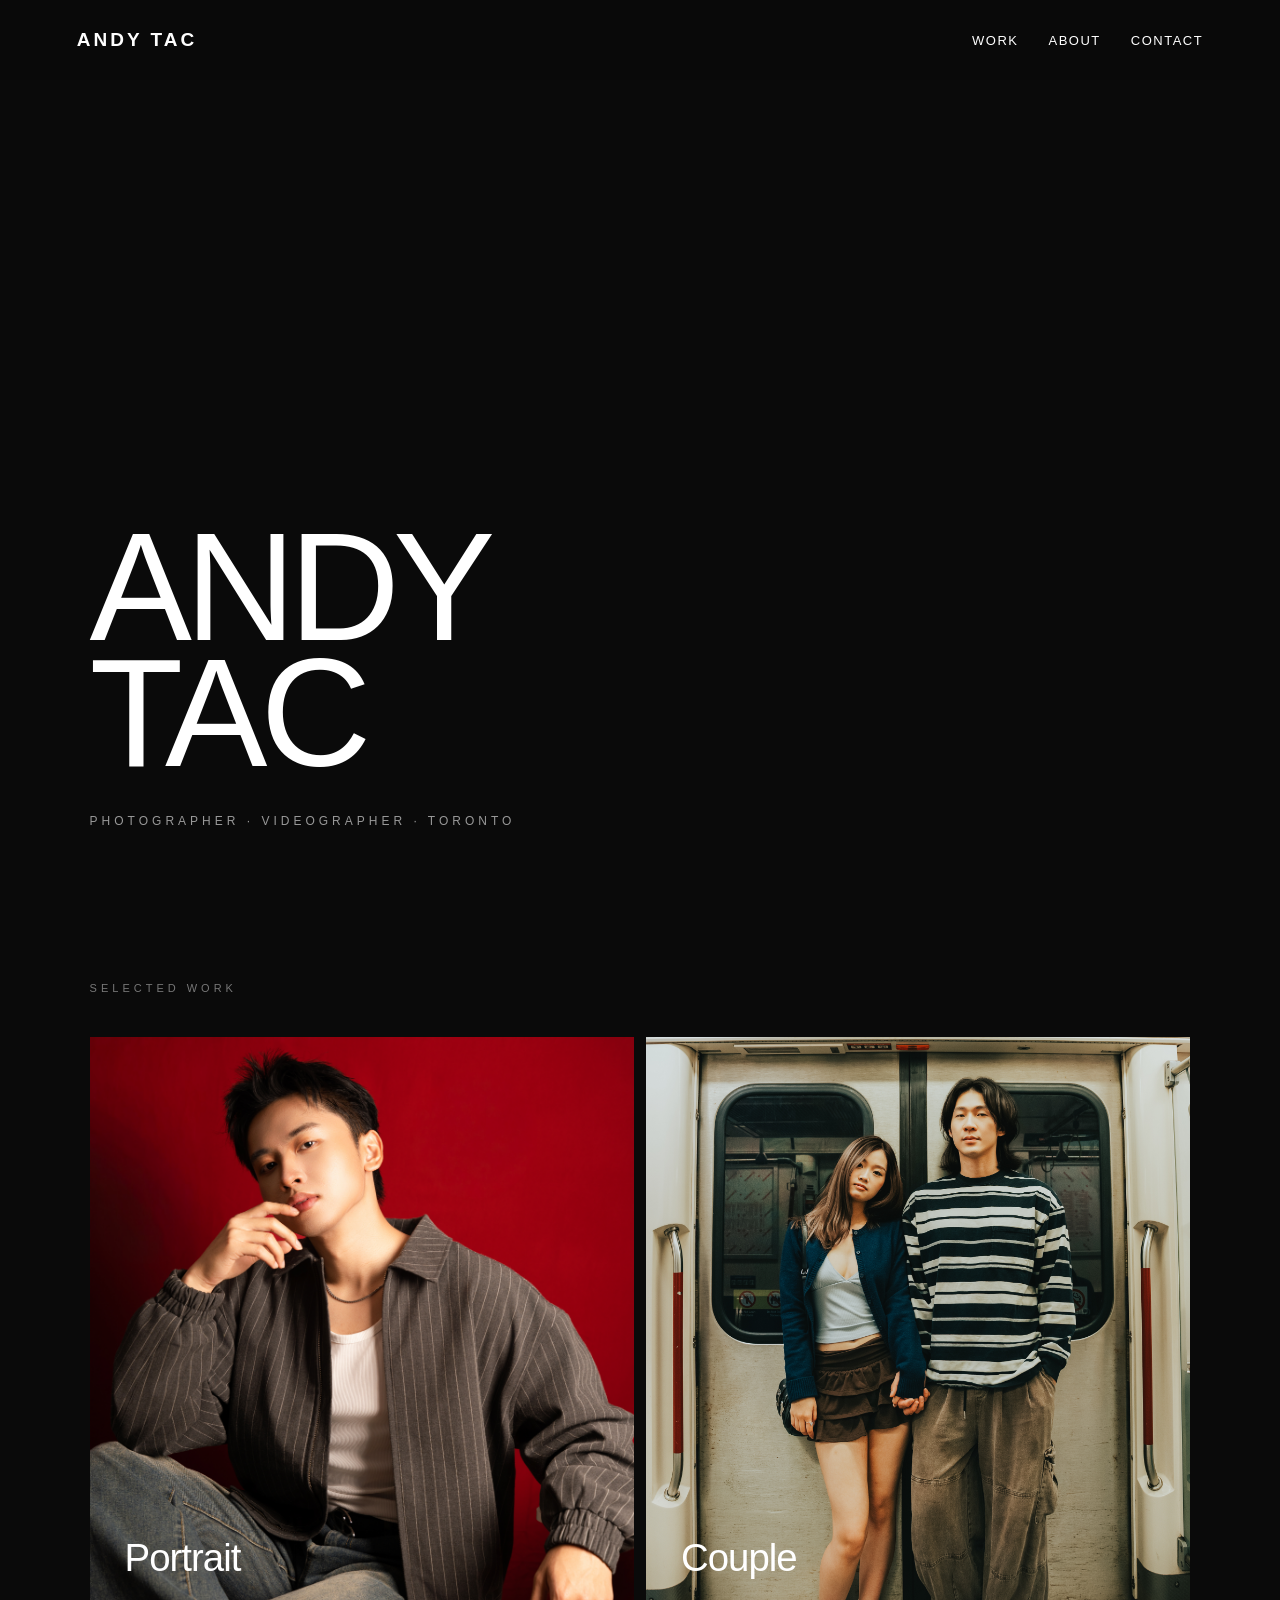
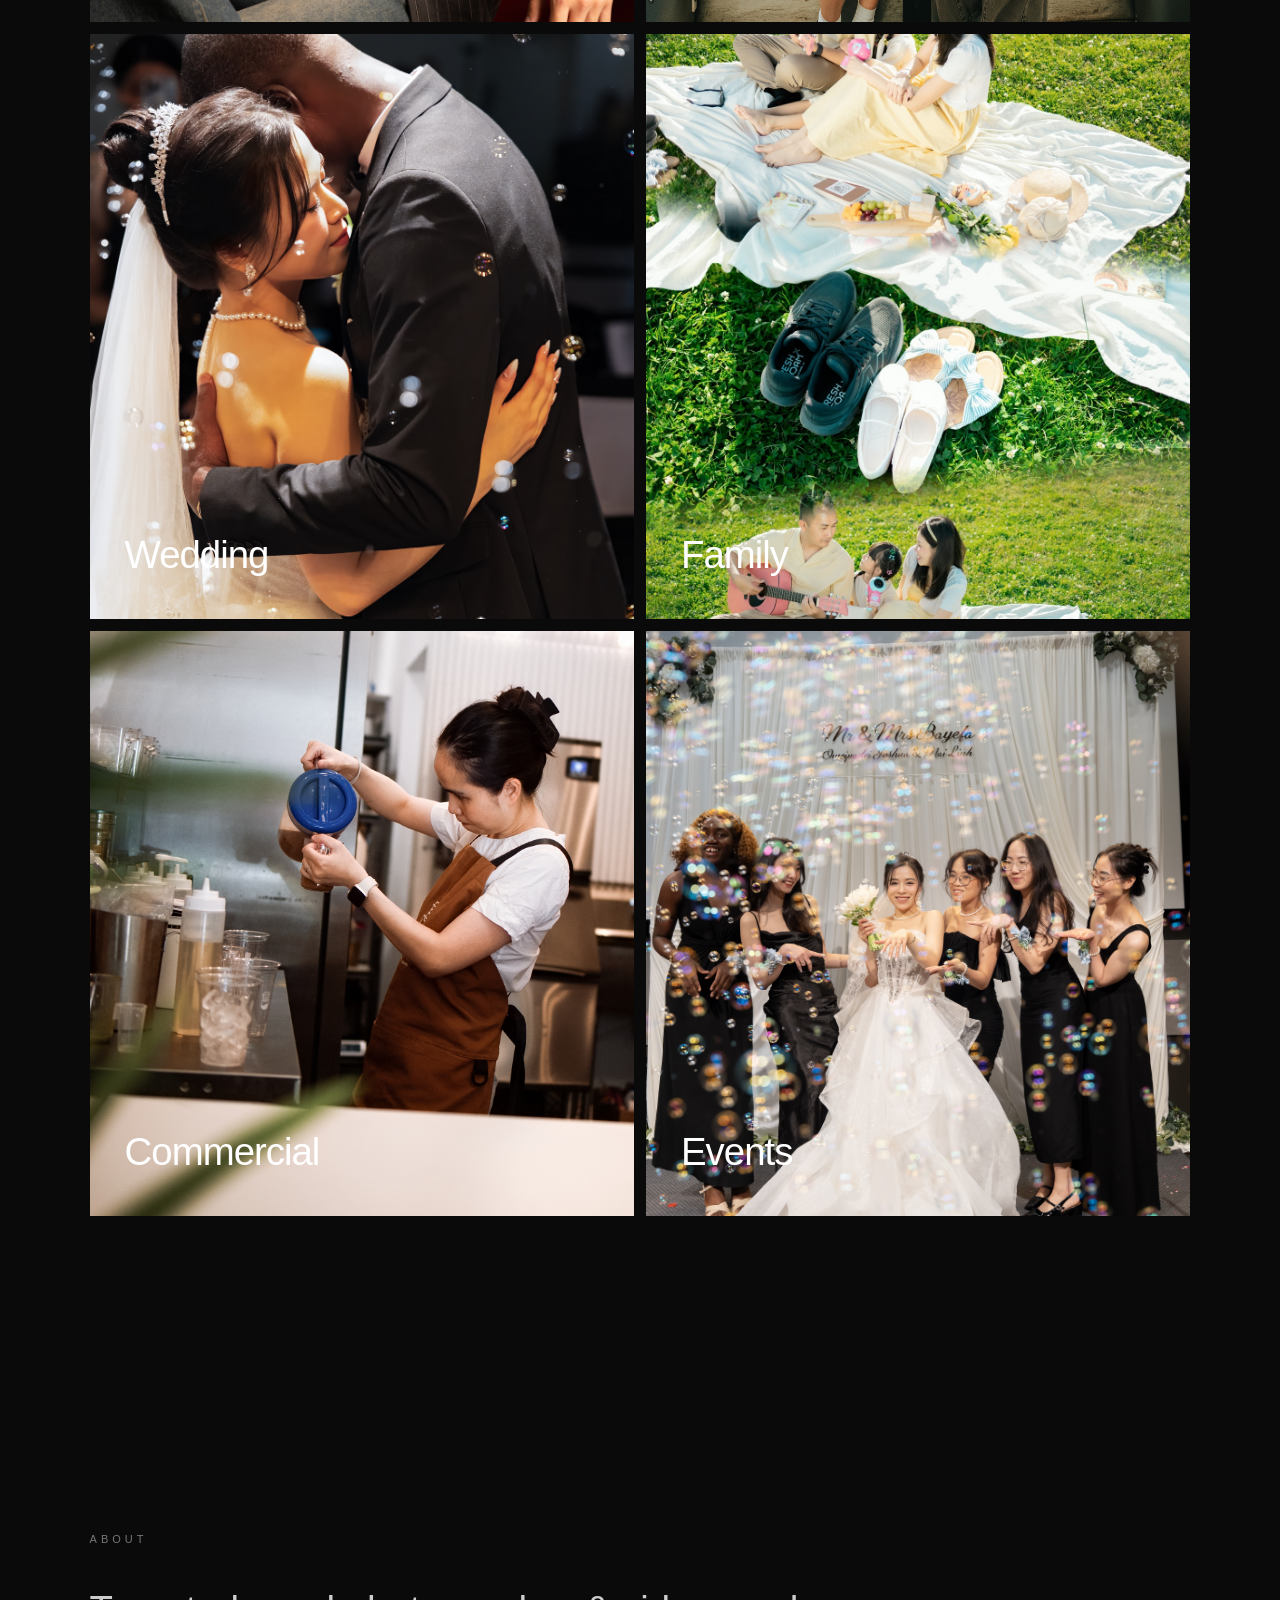
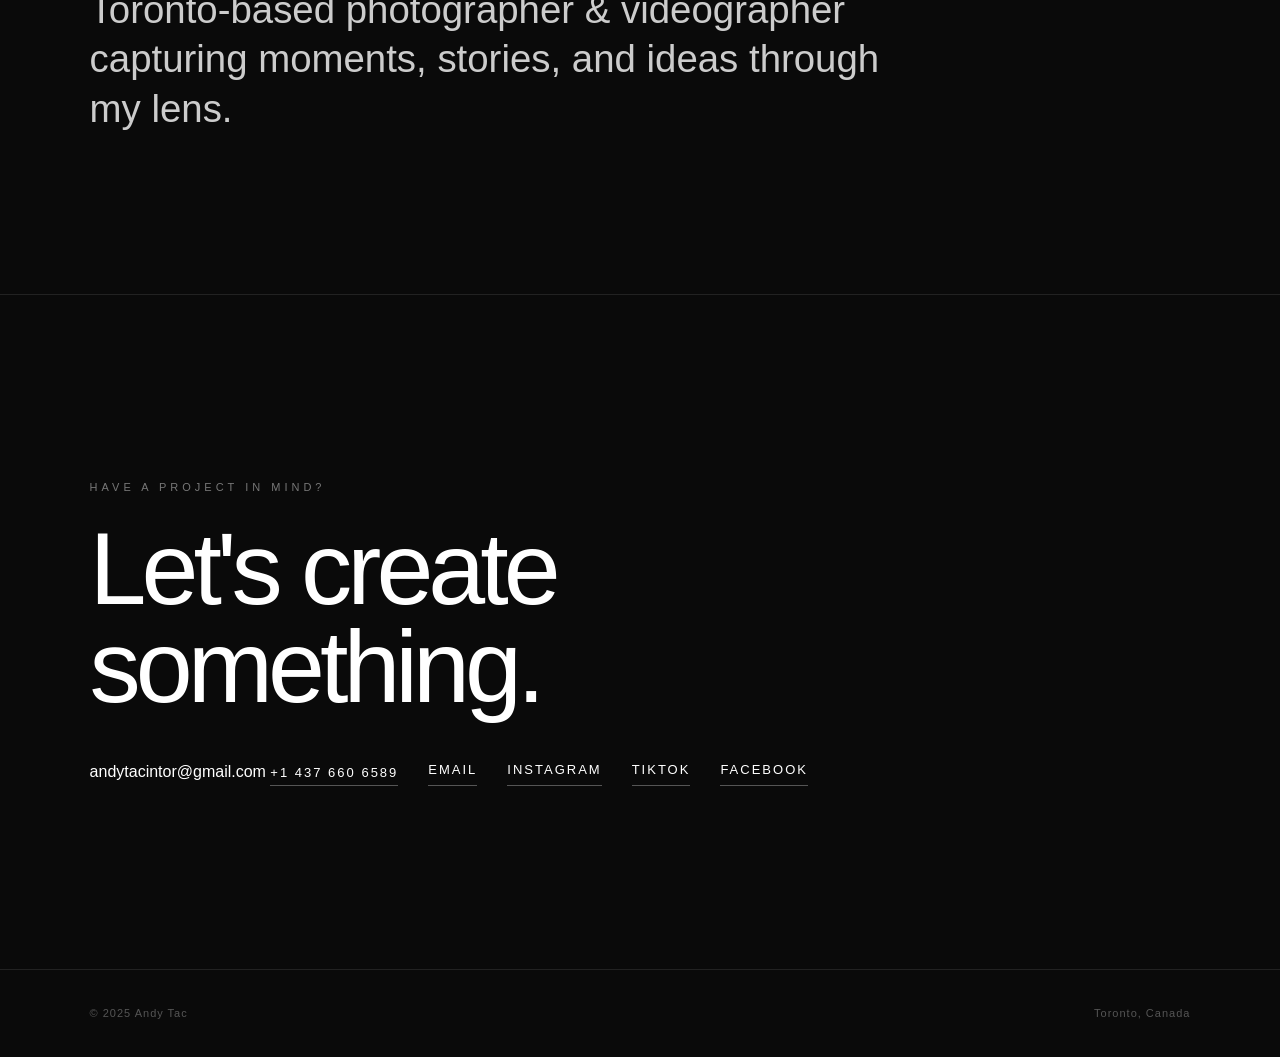
==== index.html @ 5cea1c38 "Update email address in contact section" ====
<!DOCTYPE html>
<html lang="en">

<head>
  <link rel="icon" type="image/png" href="images/favicon.png">
  <meta charset="UTF-8">
  <meta name="viewport" content="width=device-width, initial-scale=1.0">

  <title>Andy Tac | Photographer & Videographer</title>

  <meta
    name="description"
    content="Andy Tac is a Toronto-based photographer and videographer specializing in portraits, couples, weddings, family, commercial photography and events."
  >

  <link rel="stylesheet" href="style.css">
</head>


<body>

  <!-- =========================
       NAVIGATION
  ========================== -->

  <nav>

    <a href="index.html" class="logo">
      ANDY TAC
    </a>

    <ul>
      <li>
        <a href="#work">Work</a>
      </li>

      <li>
        <a href="#about">About</a>
      </li>

      <li>
        <a href="#contact">Contact</a>
      </li>
    </ul>

  </nav>


  <!-- =========================
       HERO
  ========================== -->

  <section class="hero">

    <h1>
      ANDY<br>
      TAC
    </h1>

    <p class="hero-subtitle">
      Photographer · Videographer · Toronto
    </p>

  </section>


  <!-- =========================
       PORTFOLIO
  ========================== -->

  <section class="portfolio" id="work">

    <p class="section-label">
      Selected Work
    </p>


    <div class="categories">


      <!-- PORTRAIT -->

      <a href="portrait.html" class="category">

        <img
          src="images/portrait-cover.jpeg"
          alt="Portrait photography by Andy Tac"
        >

        <span class="category-title">
          Portrait
        </span>

      </a>


      <!-- COUPLE -->

      <a href="couple.html" class="category">

        <img
          src="images/couple-cover.jpeg"
          alt="Couple photography by Andy Tac"
        >

        <span class="category-title">
          Couple
        </span>

      </a>


      <!-- WEDDING -->

      <a href="wedding.html" class="category">

        <img
          src="images/wedding-cover.jpeg"
          alt="Wedding photography by Andy Tac"
        >

        <span class="category-title">
          Wedding
        </span>

      </a>


      <!-- FAMILY -->

      <a href="family.html" class="category">

        <img
          src="images/family-cover.jpeg"
          alt="Family photography by Andy Tac"
        >

        <span class="category-title">
          Family
        </span>

      </a>


      <!-- COMMERCIAL -->

      <a href="commercial.html" class="category">

        <img
          src="images/commercial-cover.jpeg"
          alt="Commercial photography by Andy Tac"
        >

        <span class="category-title">
          Commercial
        </span>

      </a>


      <!-- EVENTS -->

      <a href="events.html" class="category">

        <img
          src="images/events-cover.jpeg"
          alt="Event photography by Andy Tac"
        >

        <span class="category-title">
          Events
        </span>

      </a>


    </div>

  </section>


  <!-- =========================
       ABOUT
  ========================== -->

  <section class="about" id="about">

    <span class="about-label">
      About
    </span>

    <p>
      Toronto-based photographer & videographer capturing
      moments, stories, and ideas through my lens.
    </p>

  </section>


  <!-- =========================
       CONTACT
  ========================== -->

  <section class="contact" id="contact">

    <span class="contact-small">
      Have a project in mind?
    </span>

    <h2>
      Let's create<br>
      something.
    </h2>


    <div class="contact-links">
  <div class="contact-direct">
  <span>andytacintor@gmail.com</span>
  <a href="tel:+1437 660 6589">+1 437 660 6589</a>
</div>


      <!-- EMAIL -->

      <a href="mailto:andytacintor@gmail.com">
        Email
      </a>


      <!-- INSTAGRAM -->

      <a
        href="https://www.instagram.com/andytac.tor/"
        target="_blank"
        rel="noopener noreferrer"
      >
        Instagram
      </a>


      <!-- TIKTOK -->

      <a
        href="https://www.tiktok.com/@andy.tac"
        target="_blank"
        rel="noopener noreferrer"
      >
        TikTok
      </a>


      <!-- FACEBOOK -->

      <a
        href="https://www.facebook.com/andy.tac.209149"
        target="_blank"
        rel="noopener noreferrer"
      >
        Facebook
      </a>


    </div>

  </section>


  <!-- =========================
       FOOTER
  ========================== -->

  <footer>

    <span>
      © 2025 Andy Tac
    </span>

    <span>
      Toronto, Canada
    </span>

  </footer>


</body>

</html>
---- style.css ----
/* ================================
   ANDY TAC PORTFOLIO
================================ */

* {
  margin: 0;
  padding: 0;
  box-sizing: border-box;
}

html {
  scroll-behavior: smooth;
}

body {
  background: #0a0a0a;
  color: #ffffff;
  font-family: Arial, Helvetica, sans-serif;
  line-height: 1.5;
}

a {
  color: inherit;
  text-decoration: none;
}


/* ================================
   NAVIGATION
================================ */

nav {
  width: 100%;
  height: 80px;
  padding: 0 6%;
  display: flex;
  justify-content: space-between;
  align-items: center;

  position: fixed;
  top: 0;
  left: 0;

  background: rgba(10,10,10,0.85);
  backdrop-filter: blur(12px);

  z-index: 1000;
}

.logo {
  font-size: 19px;
  font-weight: 600;
  letter-spacing: 3px;
}

nav ul {
  display: flex;
  gap: 30px;
  list-style: none;
}

nav a {
  font-size: 13px;
  text-transform: uppercase;
  letter-spacing: 1.5px;
  transition: opacity .3s ease;
}

nav a:hover {
  opacity: .5;
}


/* ================================
   HERO
================================ */

.hero {
  min-height: 100vh;
  padding: 120px 7% 70px;

  display: flex;
  flex-direction: column;
  justify-content: flex-end;
}

.hero h1 {
  font-size: clamp(65px, 12vw, 170px);
  font-weight: 500;
  letter-spacing: -7px;
  line-height: .82;
}

.hero-subtitle {
  margin-top: 35px;

  font-size: 12px;
  letter-spacing: 4px;

  text-transform: uppercase;
  color: #999;
}


/* ================================
   PAGE HEADER
================================ */

.page-header {
  padding: 180px 7% 80px;
}

.page-header h1 {
  font-size: clamp(55px, 9vw, 120px);
  font-weight: 400;
  letter-spacing: -4px;
}

.page-header p {
  margin-top: 20px;
  color: #888;
  max-width: 600px;
}


/* ================================
   HOME CATEGORIES
================================ */

.portfolio {
  padding: 80px 7% 150px;
}

.section-label {
  font-size: 11px;
  letter-spacing: 4px;
  text-transform: uppercase;
  color: #777;
  margin-bottom: 40px;
}

.categories {
  display: grid;
  grid-template-columns: repeat(2, 1fr);
  gap: 12px;
}

.category {
  position: relative;
  height: 65vh;
  min-height: 450px;
  overflow: hidden;
  background: #161616;
}

.category img {
  width: 100%;
  height: 100%;
  object-fit: cover;

  transition: transform .7s ease,
              opacity .7s ease;
}

.category:hover img {
  transform: scale(1.035);
  opacity: .75;
}

.category-title {
  position: absolute;
  bottom: 35px;
  left: 35px;

  font-size: clamp(25px, 3vw, 45px);
  font-weight: 400;
  letter-spacing: -1px;

  z-index: 2;
}


/* ================================
   GALLERY
================================ */

.gallery-section {
  padding: 30px 7% 130px;
}

.gallery-title {
  margin: 70px 0 30px;

  font-size: 28px;
  font-weight: 400;
  letter-spacing: -1px;
}

.gallery {
  columns: 3;
  column-gap: 12px;
}

.gallery img {
  width: 100%;
  display: block;

  margin-bottom: 12px;

  cursor: pointer;

  transition:
    opacity .3s ease,
    transform .3s ease;
}

.gallery img:hover {
  opacity: .8;
}


/* ================================
   ABOUT
================================ */

.about {
  padding: 160px 7%;
  max-width: 1000px;
}

.about-label {
  font-size: 11px;
  letter-spacing: 4px;
  text-transform: uppercase;
  color: #777;
}

.about p {
  margin-top: 35px;

  font-size: clamp(25px, 3vw, 42px);
  line-height: 1.3;

  color: #ccc;
}


/* ================================
   CONTACT
================================ */

.contact {
  min-height: 75vh;
  padding: 120px 7%;

  display: flex;
  flex-direction: column;
  justify-content: center;

  border-top: 1px solid #222;
}

.contact-small {
  font-size: 11px;
  letter-spacing: 4px;
  text-transform: uppercase;
  color: #777;
}

.contact h2 {
  margin-top: 25px;

  font-size: clamp(50px, 8vw, 110px);
  font-weight: 400;
  line-height: .95;

  letter-spacing: -5px;
}

.contact-links {
  margin-top: 45px;

  display: flex;
  gap: 30px;
  flex-wrap: wrap;
}

.contact-links a {
  font-size: 13px;
  letter-spacing: 2px;
  text-transform: uppercase;

  border-bottom: 1px solid #555;
  padding-bottom: 5px;
}

.contact-links a:hover {
  opacity: .5;
}


/* ================================
   FOOTER
================================ */

footer {
  padding: 35px 7%;

  display: flex;
  justify-content: space-between;

  border-top: 1px solid #222;

  color: #555;
  font-size: 11px;
  letter-spacing: 1px;
}


/* ================================
   MOBILE
================================ */

@media (max-width: 800px) {

  nav {
    height: 65px;
    padding: 0 5%;
  }

  .logo {
    font-size: 15px;
  }

  nav ul {
    gap: 13px;
  }

  nav a {
    font-size: 10px;
  }

  .hero {
    padding-left: 5%;
    padding-right: 5%;
  }

  .hero h1 {
    letter-spacing: -4px;
  }

  .categories {
    grid-template-columns: 1fr;
  }

  .category {
    height: 65vh;
  }

  .gallery {
    columns: 2;
  }

  .page-header {
    padding-left: 5%;
    padding-right: 5%;
  }

  .gallery-section {
    padding-left: 5%;
    padding-right: 5%;
  }

  footer {
    padding-left: 5%;
    padding-right: 5%;
  }
}


/* ================================
   SMALL PHONE
================================ */

@media (max-width: 500px) {

  nav ul {
    gap: 9px;
  }

  .gallery {
    columns: 1;
  }

  .category {
    min-height: 500px;
  }

  .contact h2 {
    letter-spacing: -3px;
  }

}
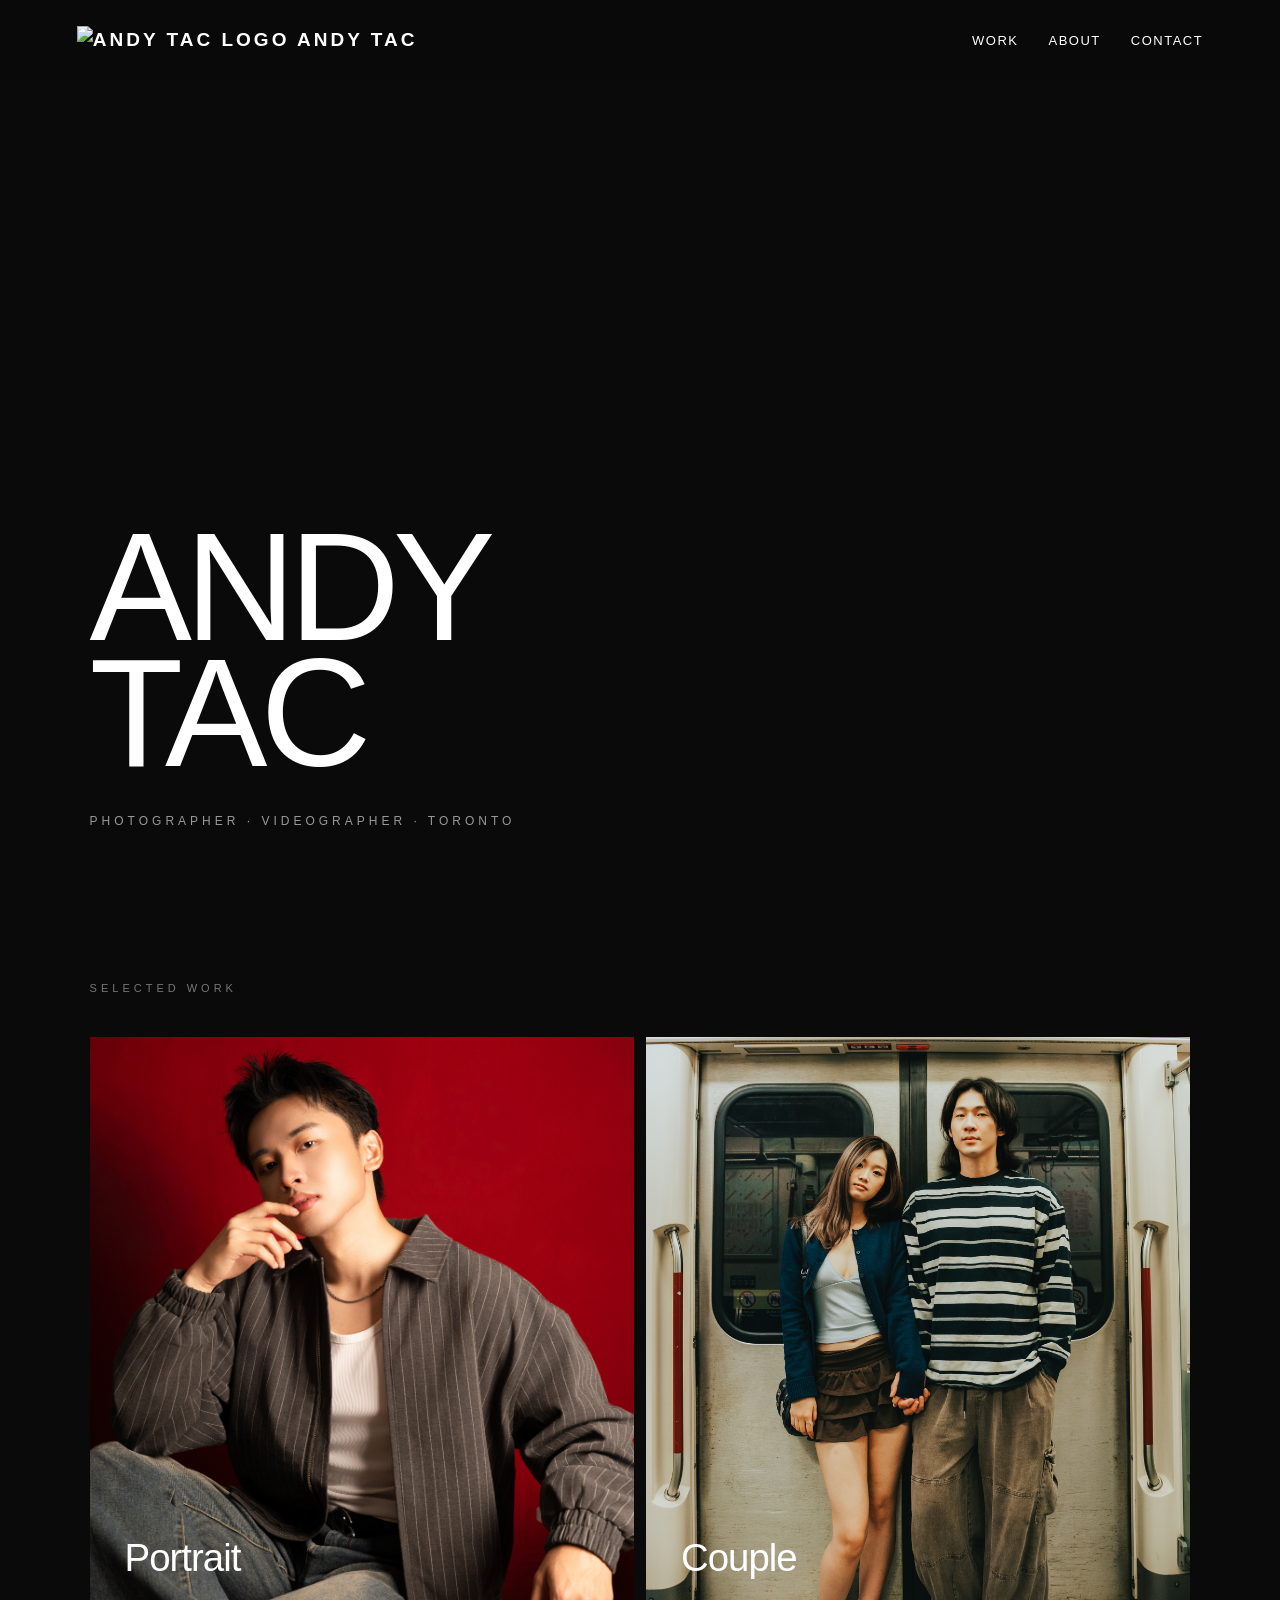
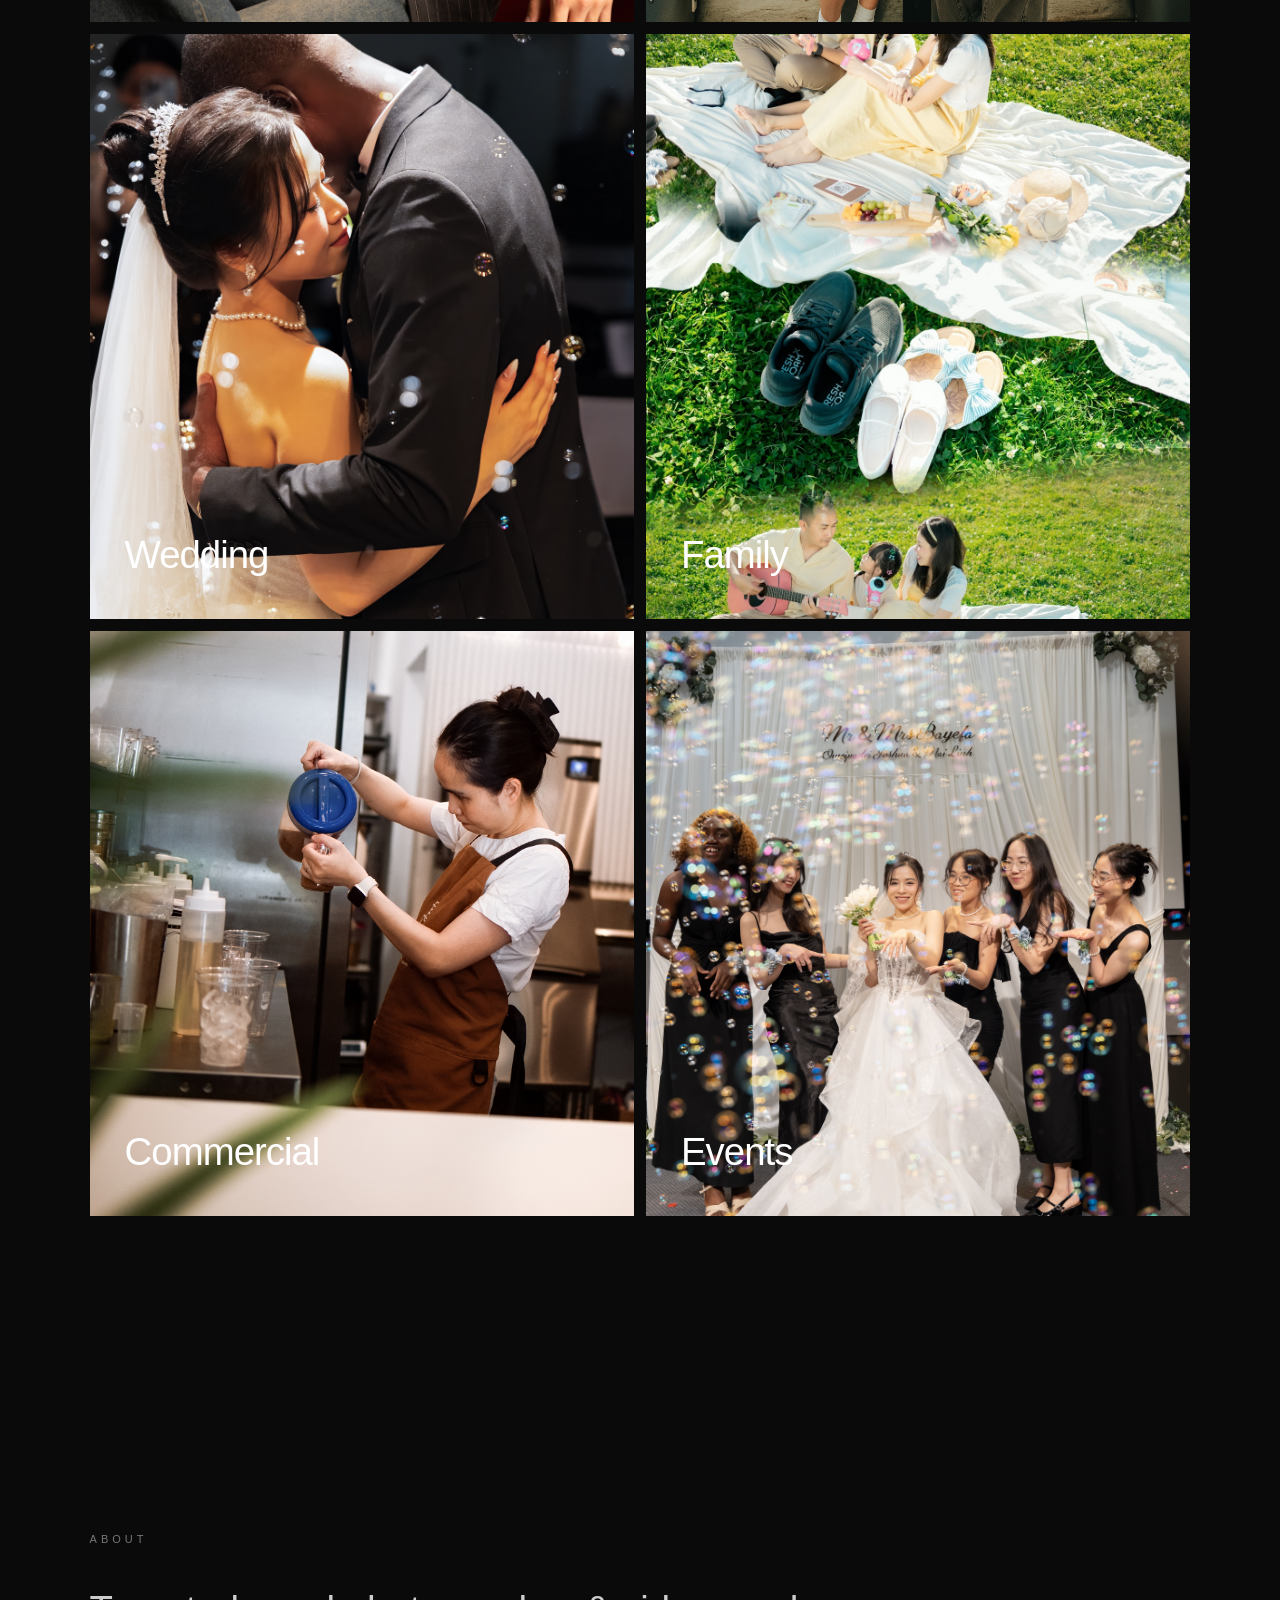
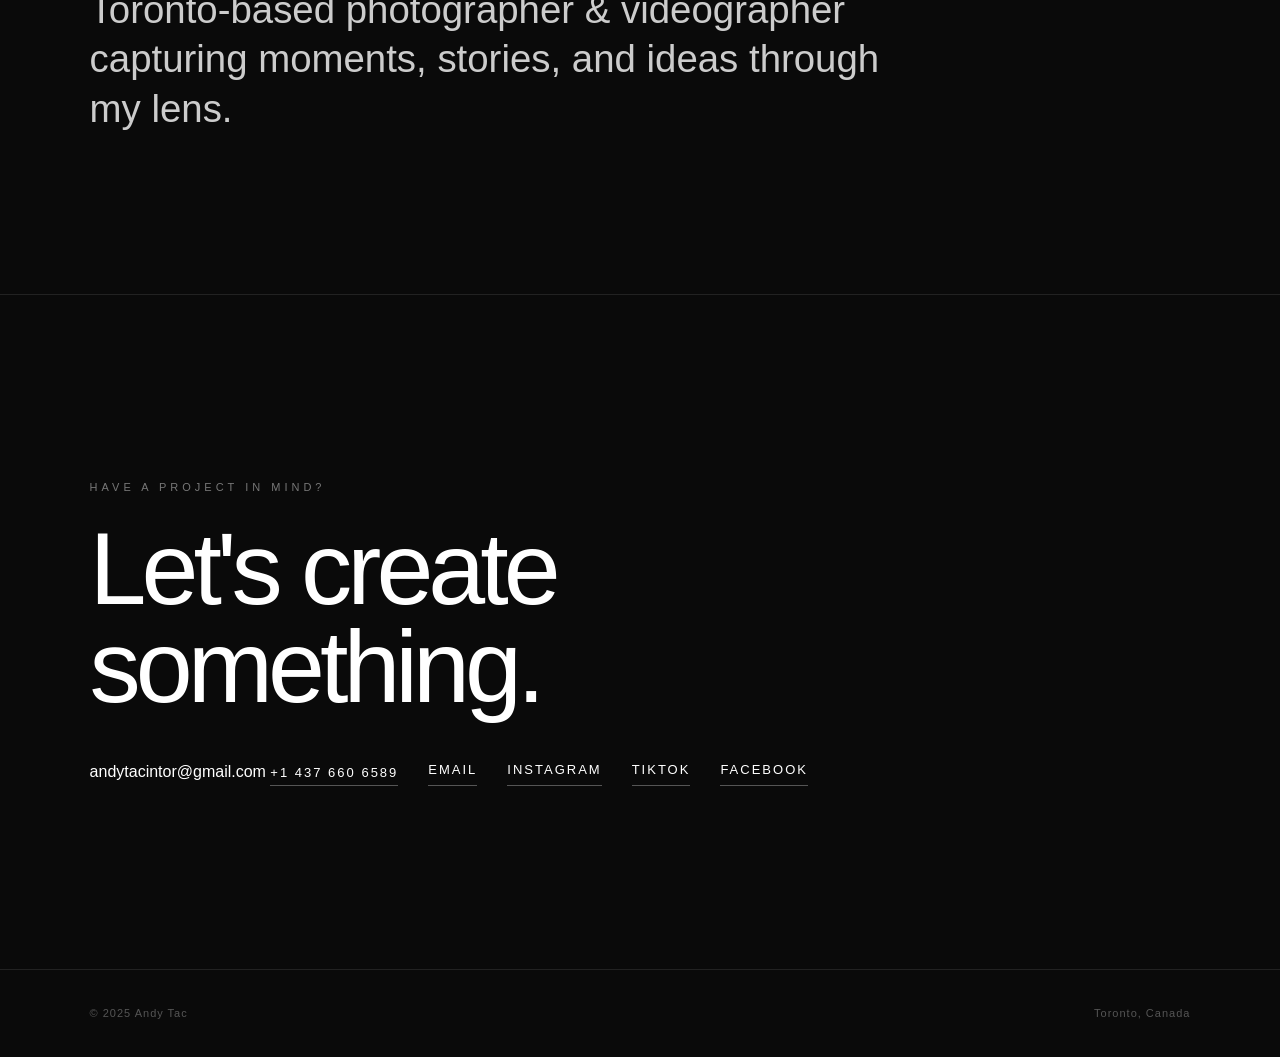
==== commit 749c3966: "Update index.html" ====
--- a/index.html
+++ b/index.html
@@ -26,8 +26,9 @@
   <nav>
 
     <a href="index.html" class="logo">
-      ANDY TAC
-    </a>
+  <img src="images/logo.png" alt="Andy Tac Logo" class="header-logo">
+  <span>ANDY TAC</span>
+</a>
 
     <ul>
       <li>
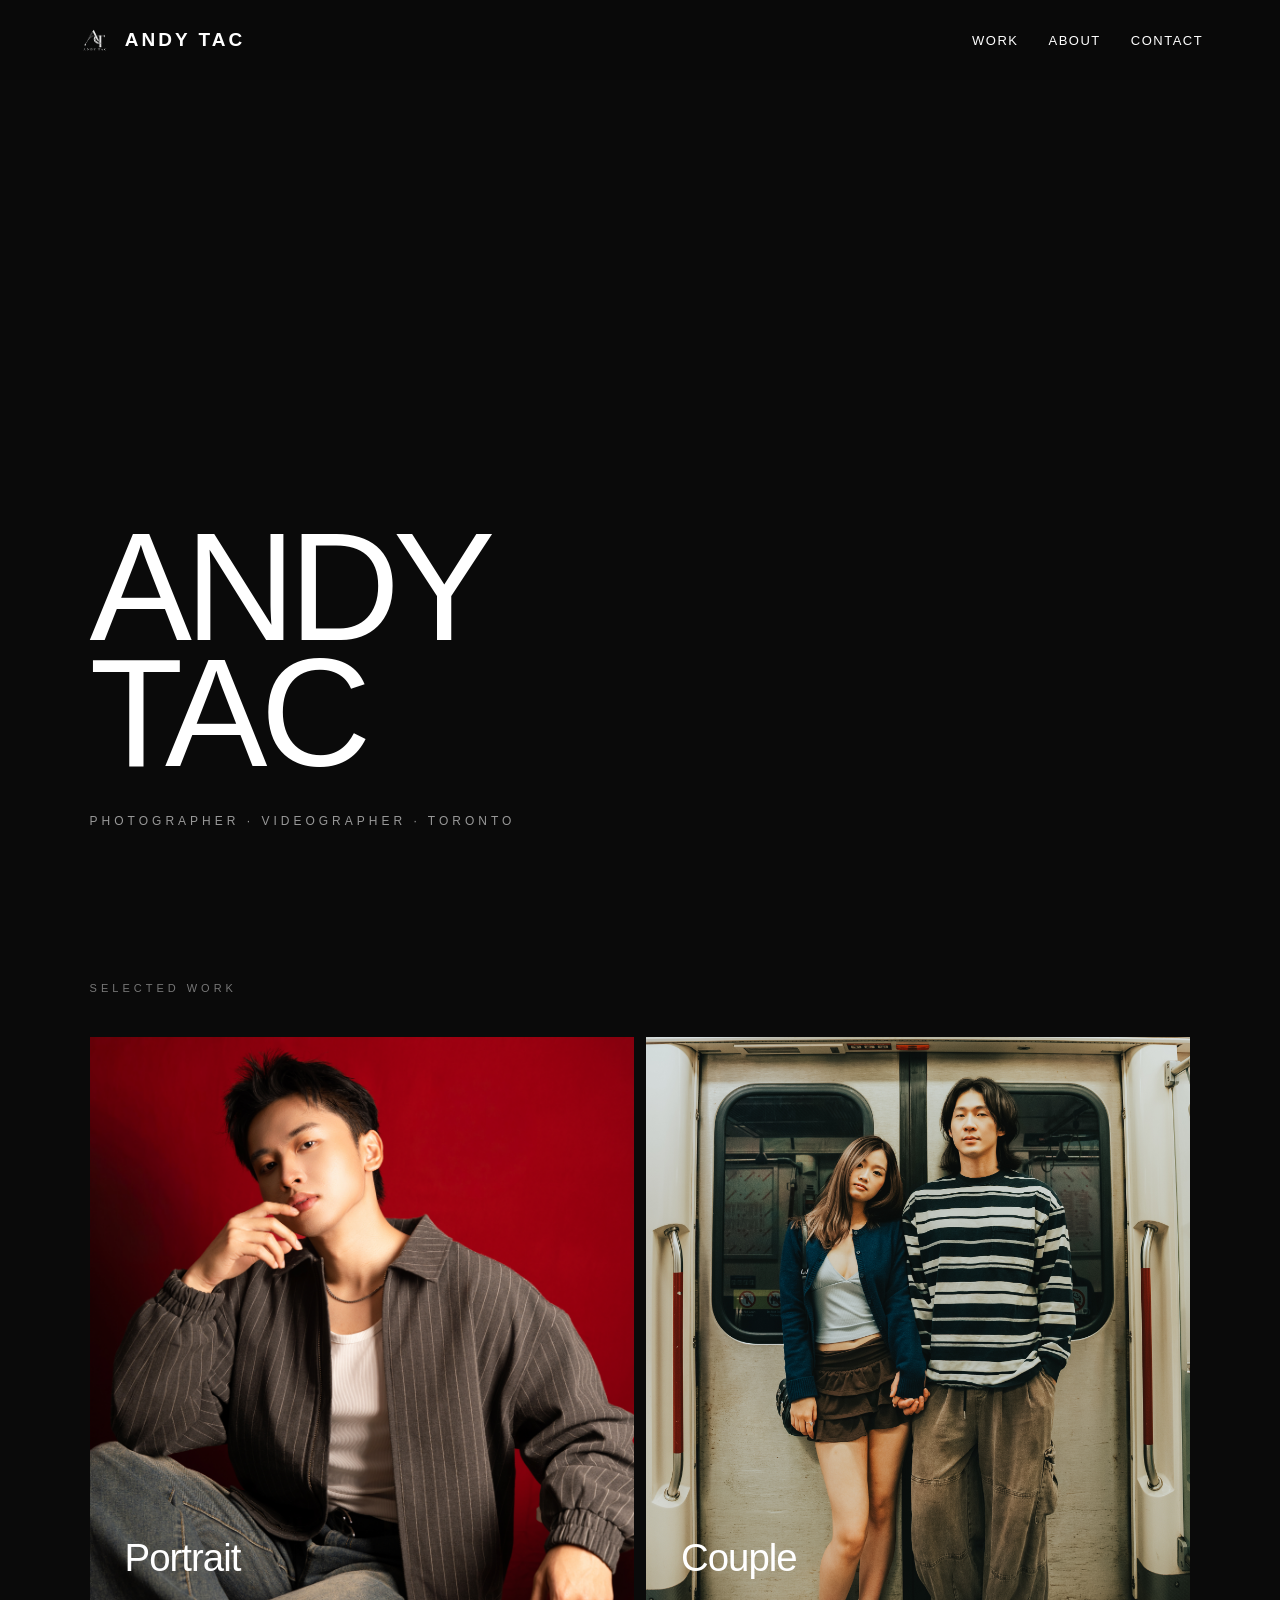
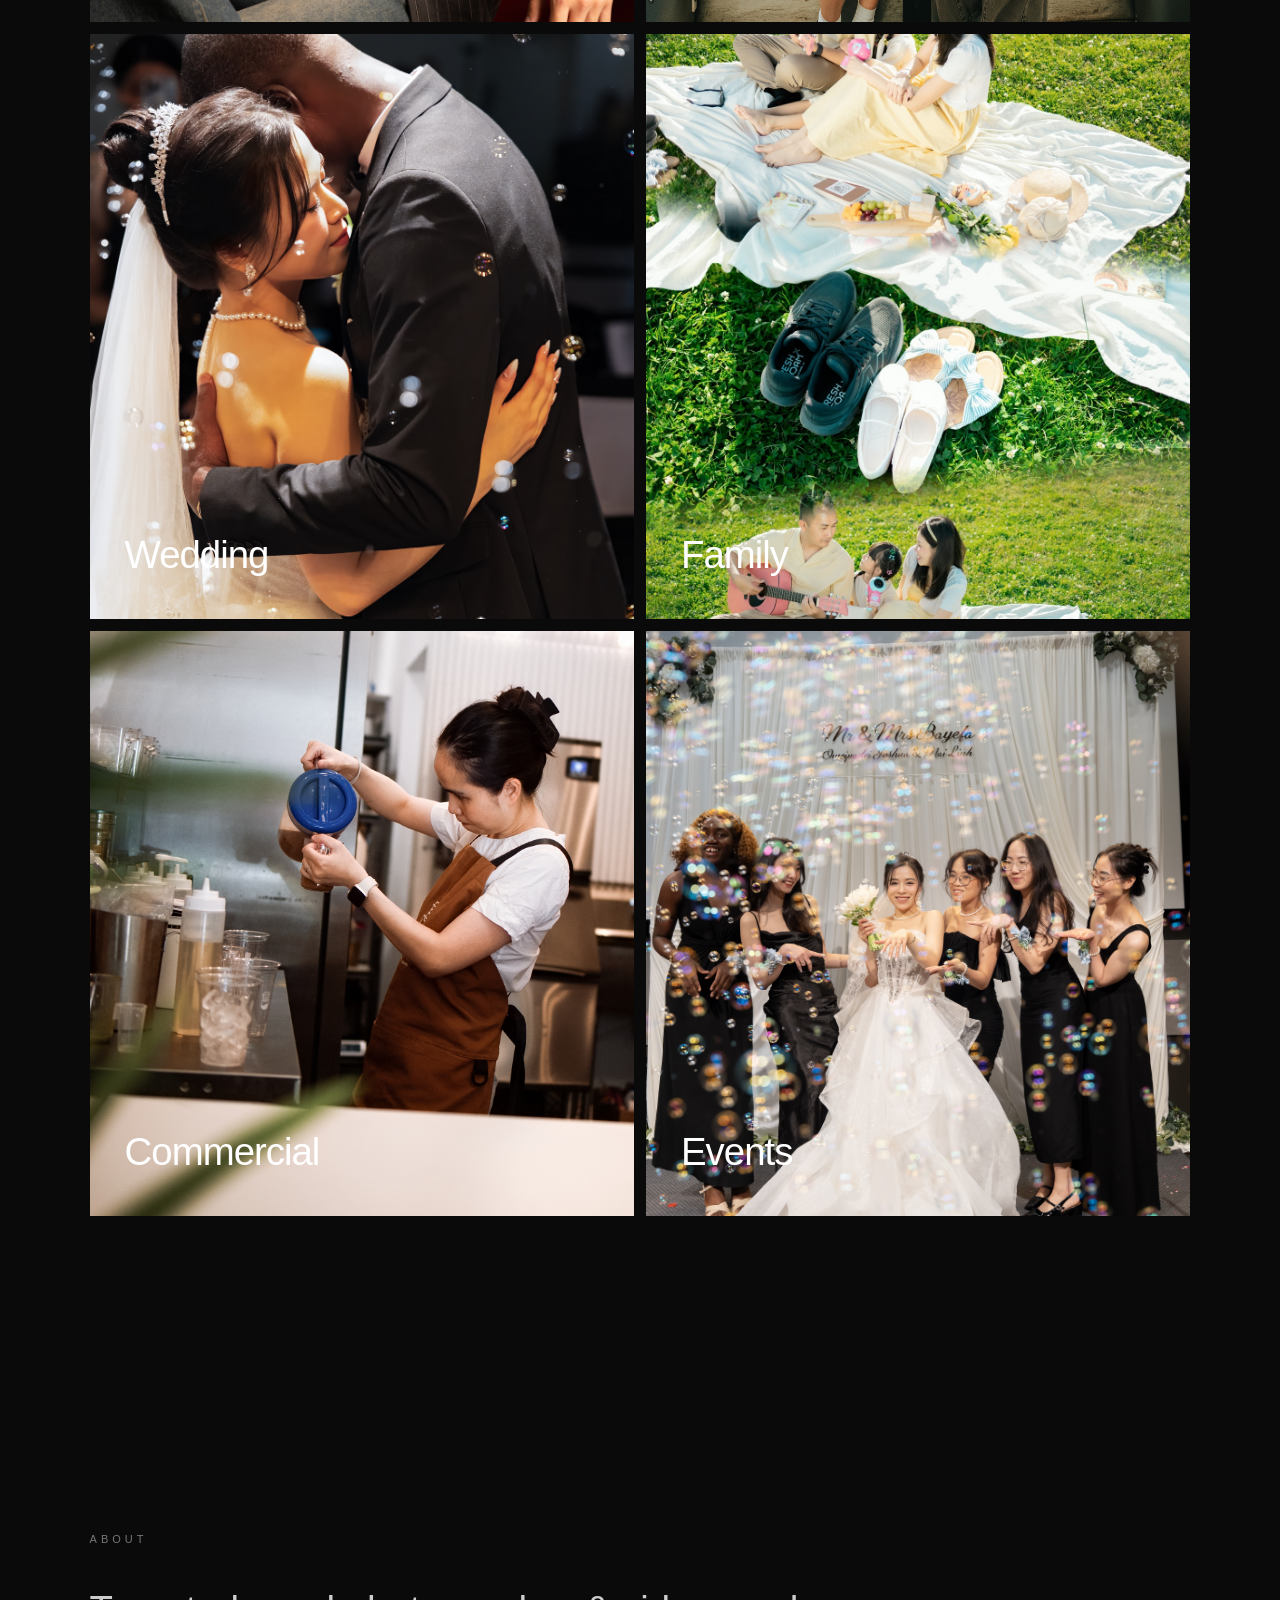
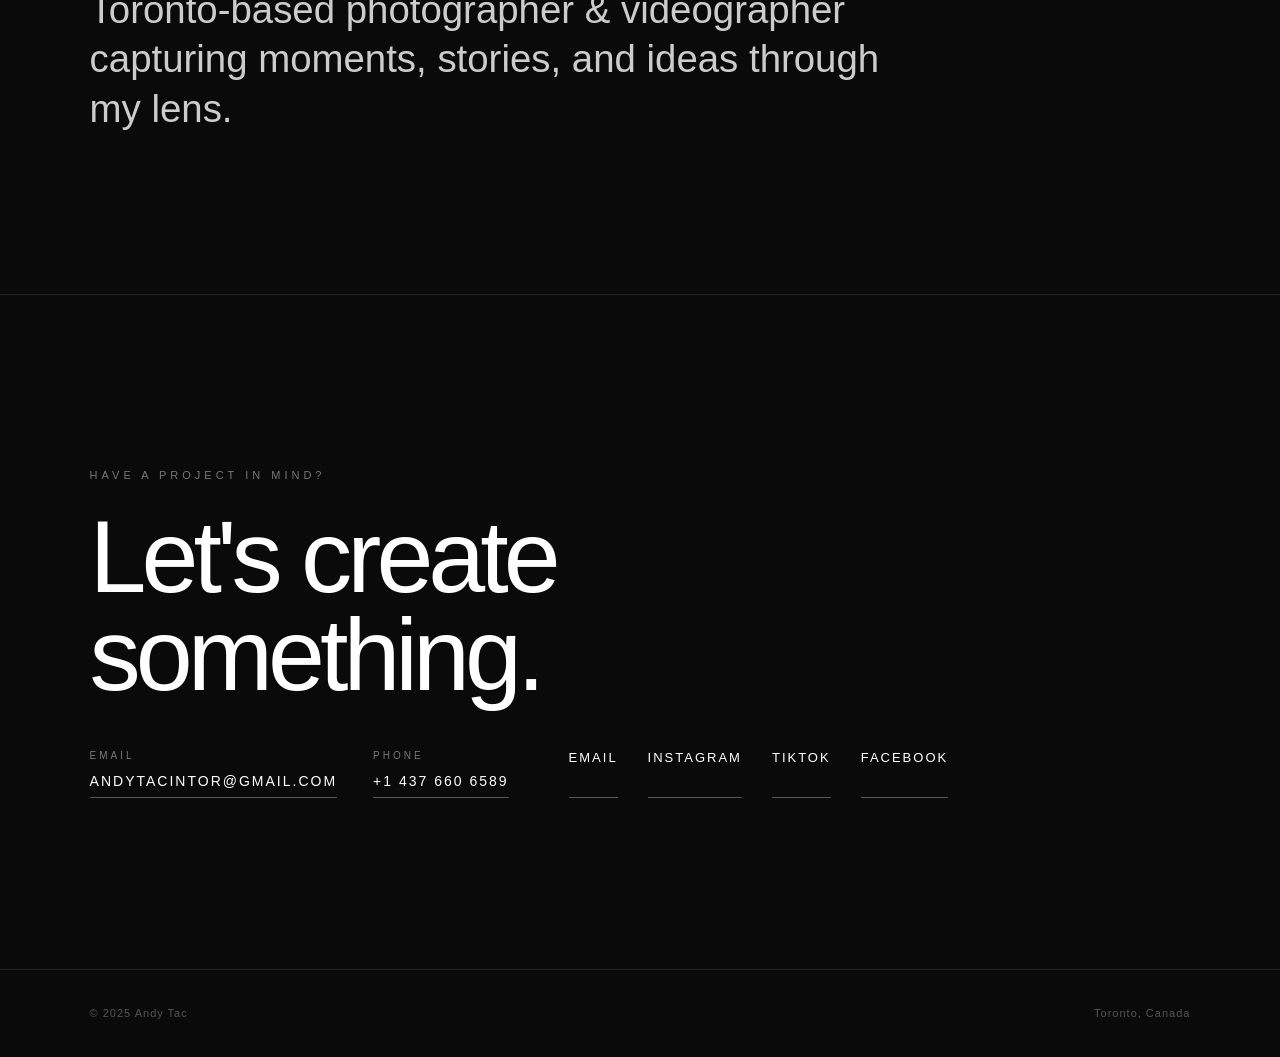
==== commit 7cd70737: "Refactor contact links for better structure Updated contact information section with structured item" ====
--- a/index.html
+++ b/index.html
@@ -215,9 +215,22 @@
 
 
     <div class="contact-links">
-  <div class="contact-direct">
-  <span>andytacintor@gmail.com</span>
-  <a href="tel:+1437 660 6589">+1 437 660 6589</a>
+ <div class="contact-direct">
+
+  <div class="contact-item">
+    <span class="contact-label">EMAIL</span>
+    <a href="mailto:andytacintor@gmail.com">
+      andytacintor@gmail.com
+    </a>
+  </div>
+
+  <div class="contact-item">
+    <span class="contact-label">PHONE</span>
+    <a href="tel:+14376606589">
+      +1 437 660 6589
+    </a>
+  </div>
+
 </div>
 
 
--- a/style.css
+++ b/style.css
@@ -401,3 +401,54 @@
   }
 
 }
+
+.logo {
+  display: flex;
+  align-items: center;
+  gap: 12px;
+}
+
+.header-logo {
+  width: 36px;
+  height: 36px;
+  object-fit: contain;
+  display: block;
+}
+
+.contact-direct {
+  display: flex;
+  gap: 36px;
+  align-items: flex-end;
+  margin-right: 30px;
+}
+
+.contact-item {
+  display: flex;
+  flex-direction: column;
+  gap: 8px;
+}
+
+.contact-label {
+  font-size: 10px;
+  letter-spacing: 3px;
+  color: #777;
+}
+
+.contact-item a {
+  color: white;
+  text-decoration: none;
+  font-size: 14px;
+  white-space: nowrap;
+}
+
+.contact-item a:hover {
+  opacity: 0.65;
+}
+
+@media (max-width: 768px) {
+  .contact-direct {
+    flex-direction: column;
+    align-items: flex-start;
+    gap: 20px;
+  }
+}
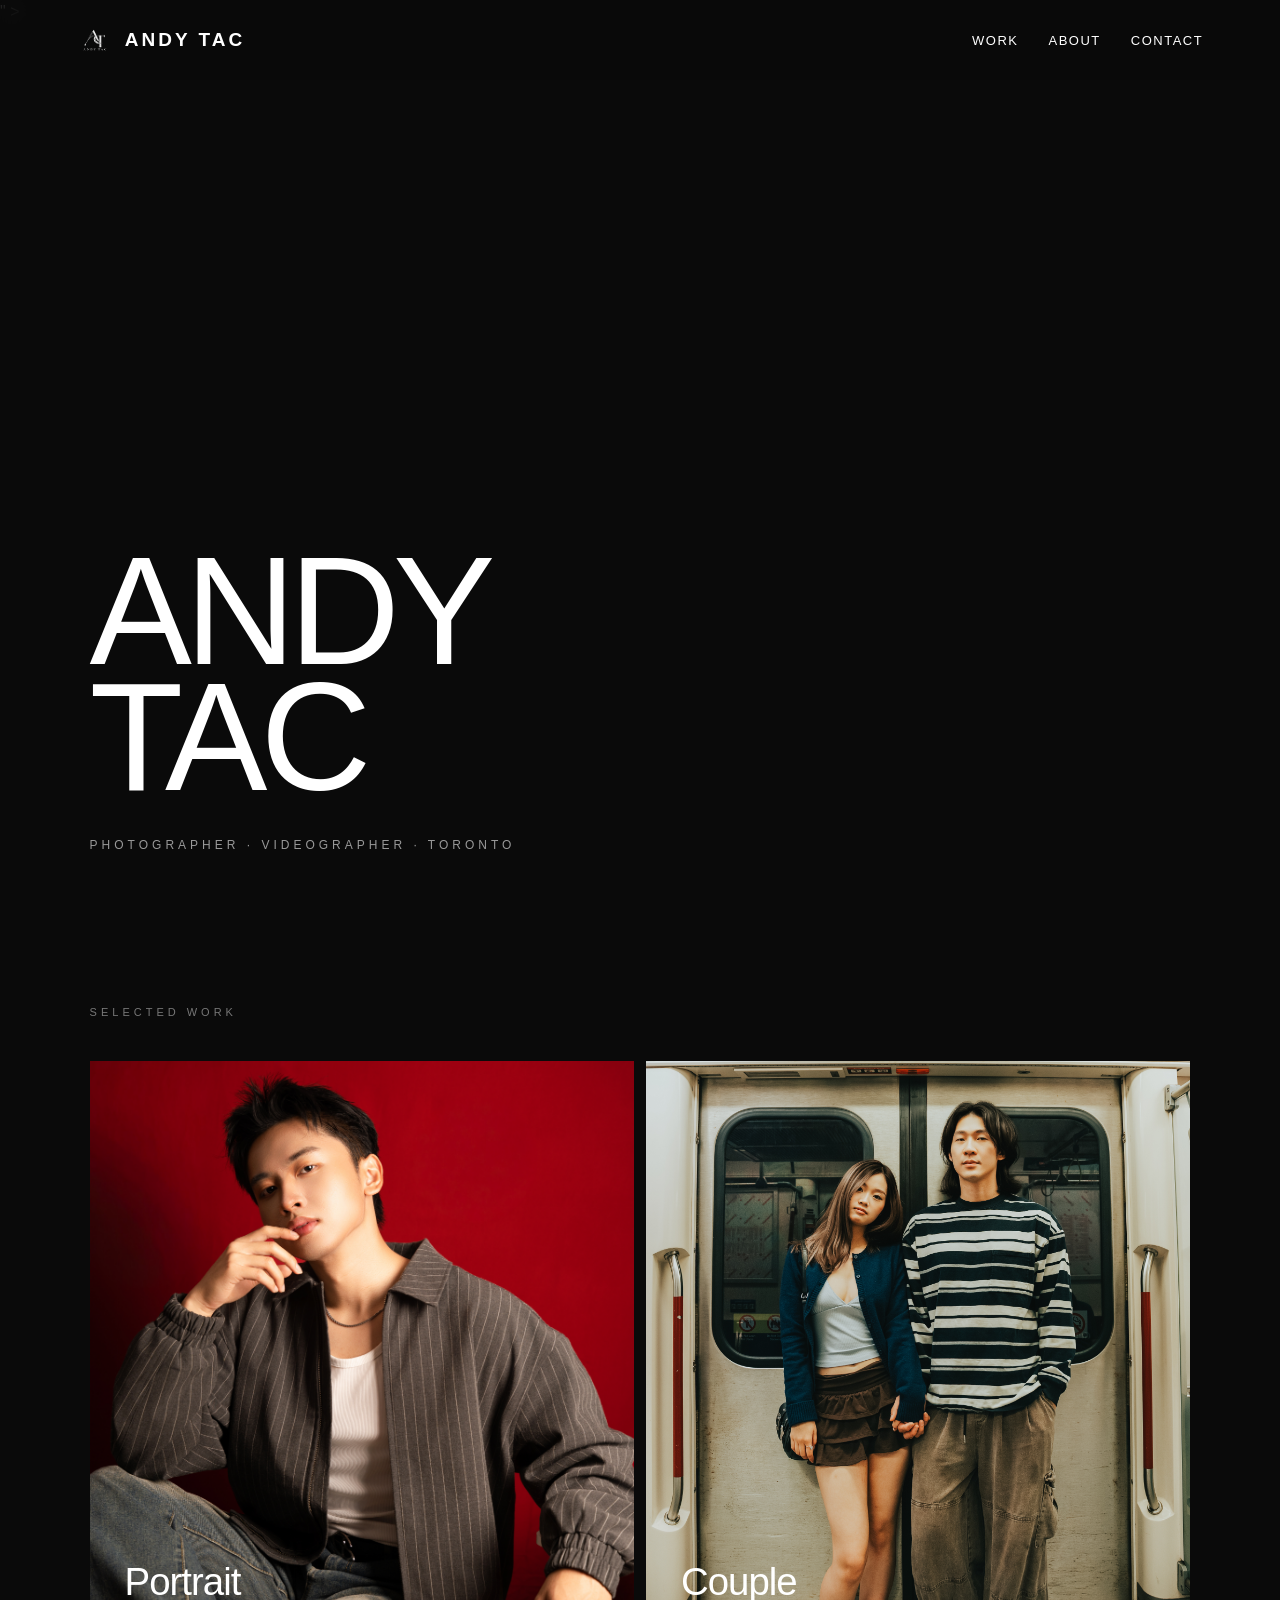
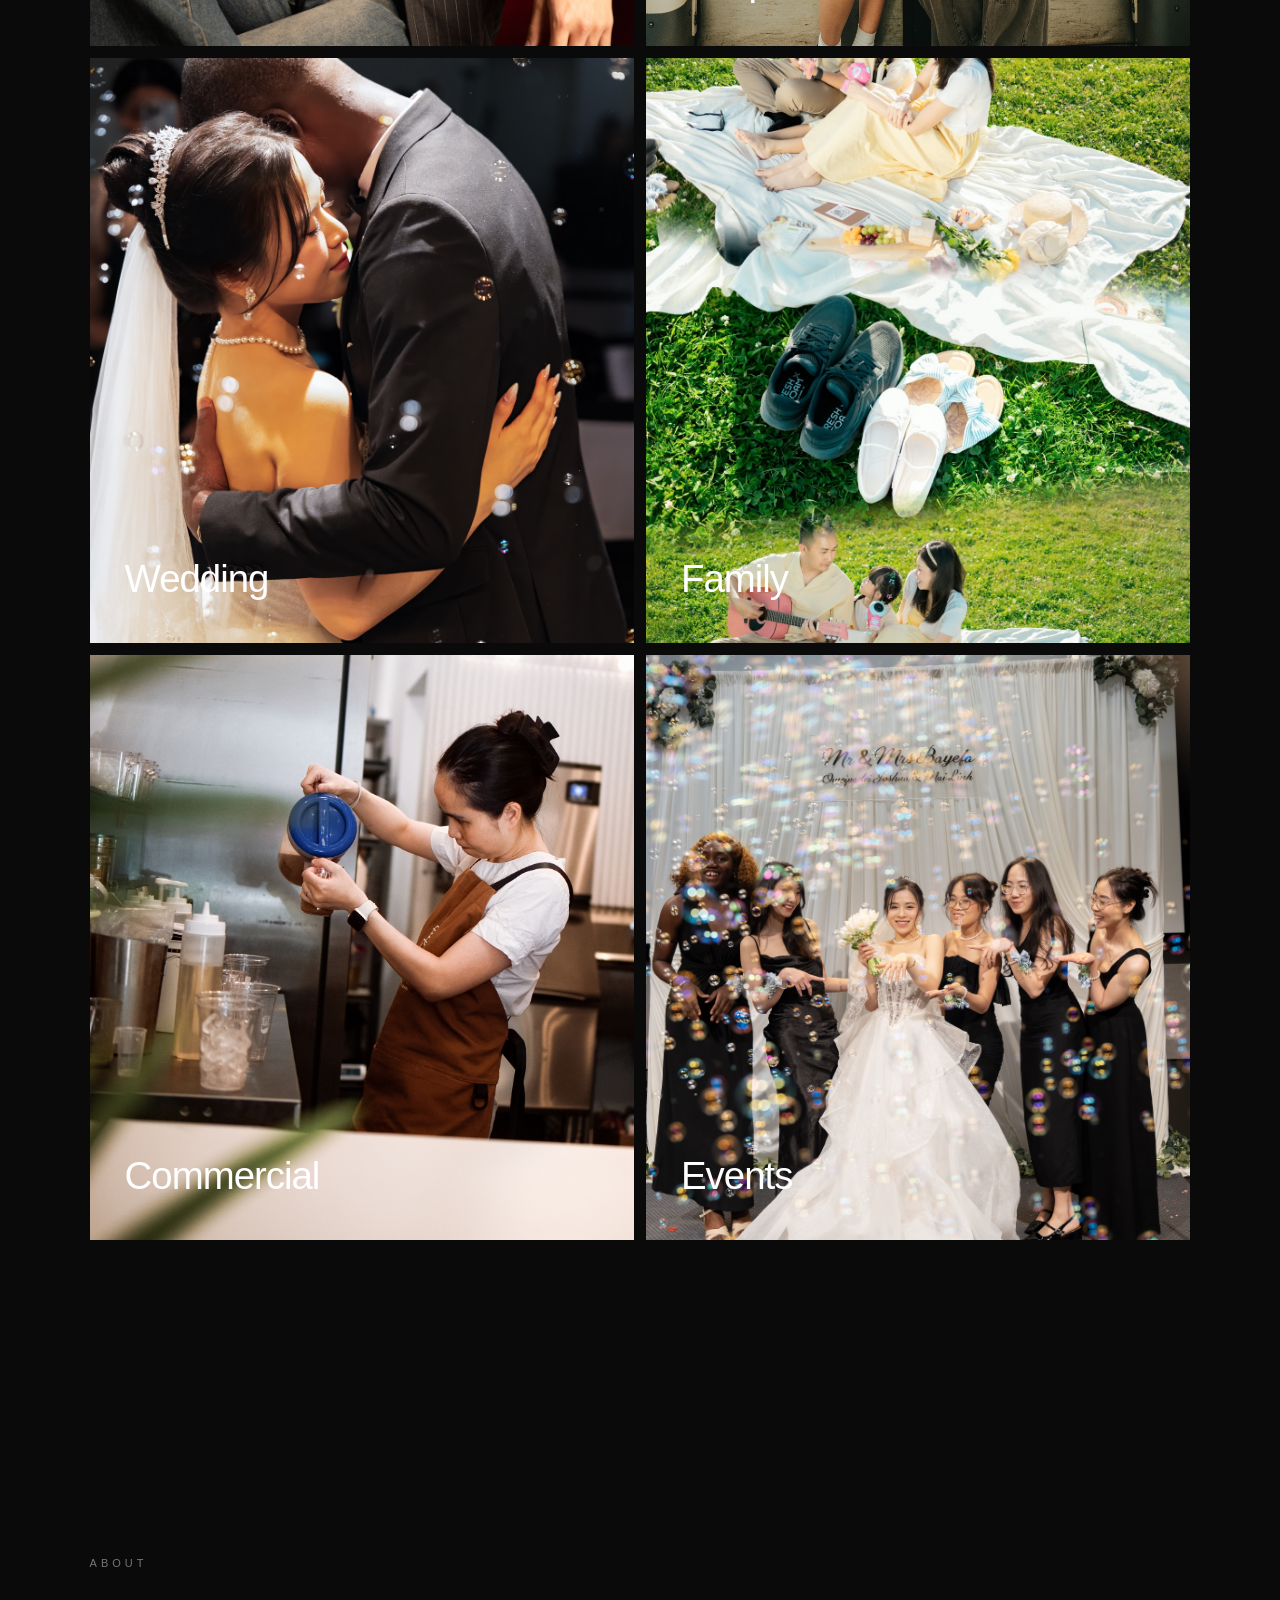
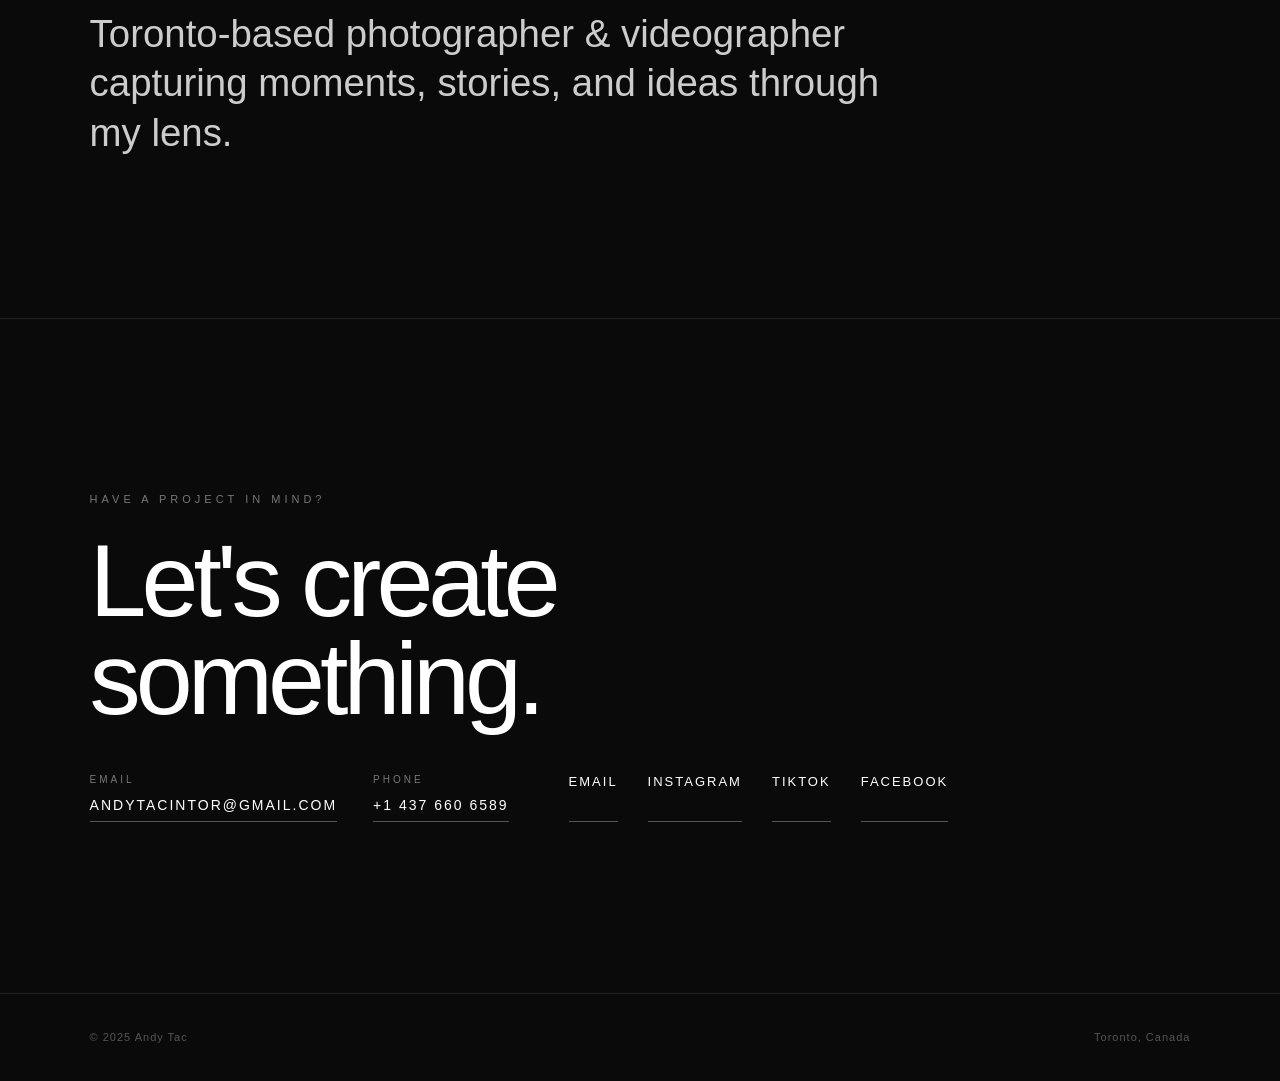
==== commit 9b5b946e: "Revise meta description in index.html Updated the meta description to a concise summary of Andy Tac'" ====
--- a/index.html
+++ b/index.html
@@ -10,7 +10,9 @@
 
   <meta
     name="description"
-    content="Andy Tac is a Toronto-based photographer and videographer specializing in portraits, couples, weddings, family, commercial photography and events."
+    content="<p>
+ <meta name="description" content="Andy Tac is a Toronto-based photographer, videographer, content creator, and marketing support specialist.">
+</p>"
   >
 
   <link rel="stylesheet" href="style.css">
--- a/style.css
+++ b/style.css
@@ -408,11 +408,14 @@
   gap: 12px;
 }
 
-.header-logo {
-  width: 36px;
-  height: 36px;
+.logo .header-logo {
+  width: 36px !important;
+  height: 36px !important;
+  max-width: 36px !important;
+  max-height: 36px !important;
   object-fit: contain;
   display: block;
+  flex-shrink: 0;
 }
 
 .contact-direct {
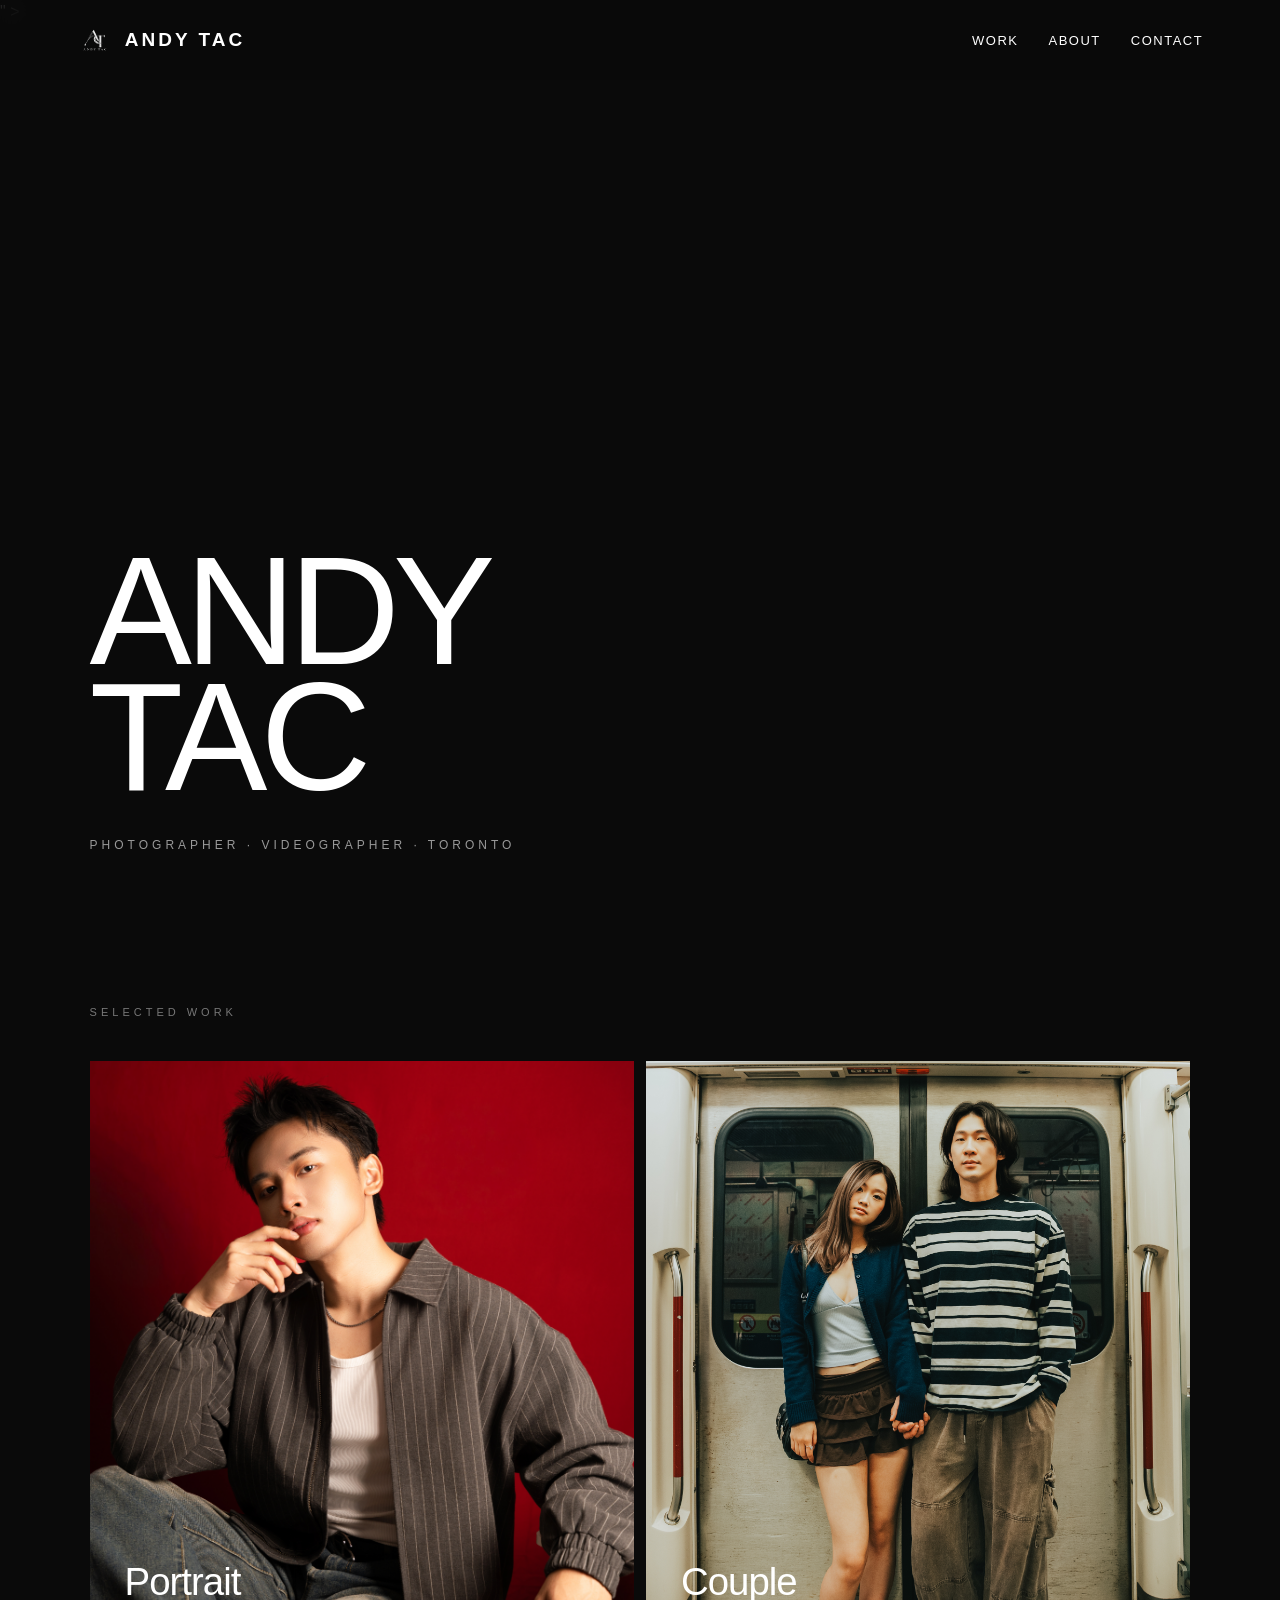
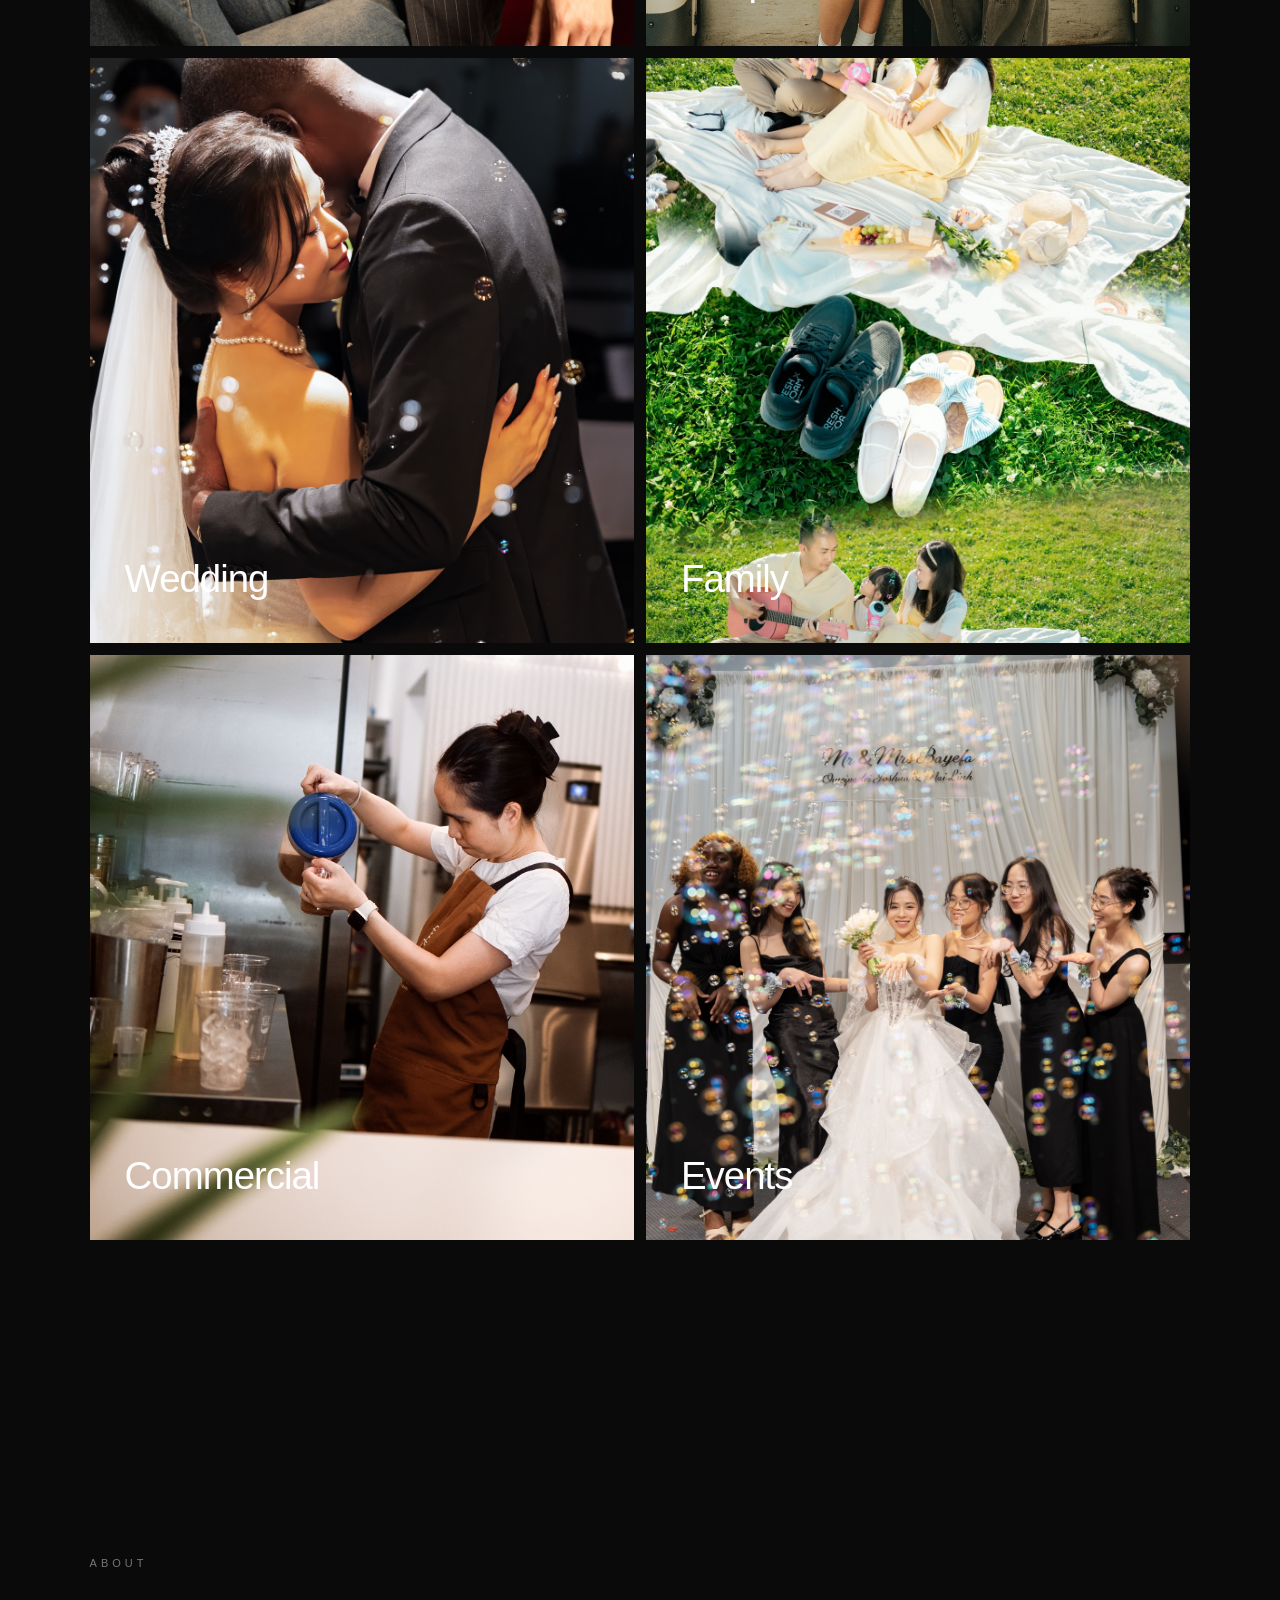
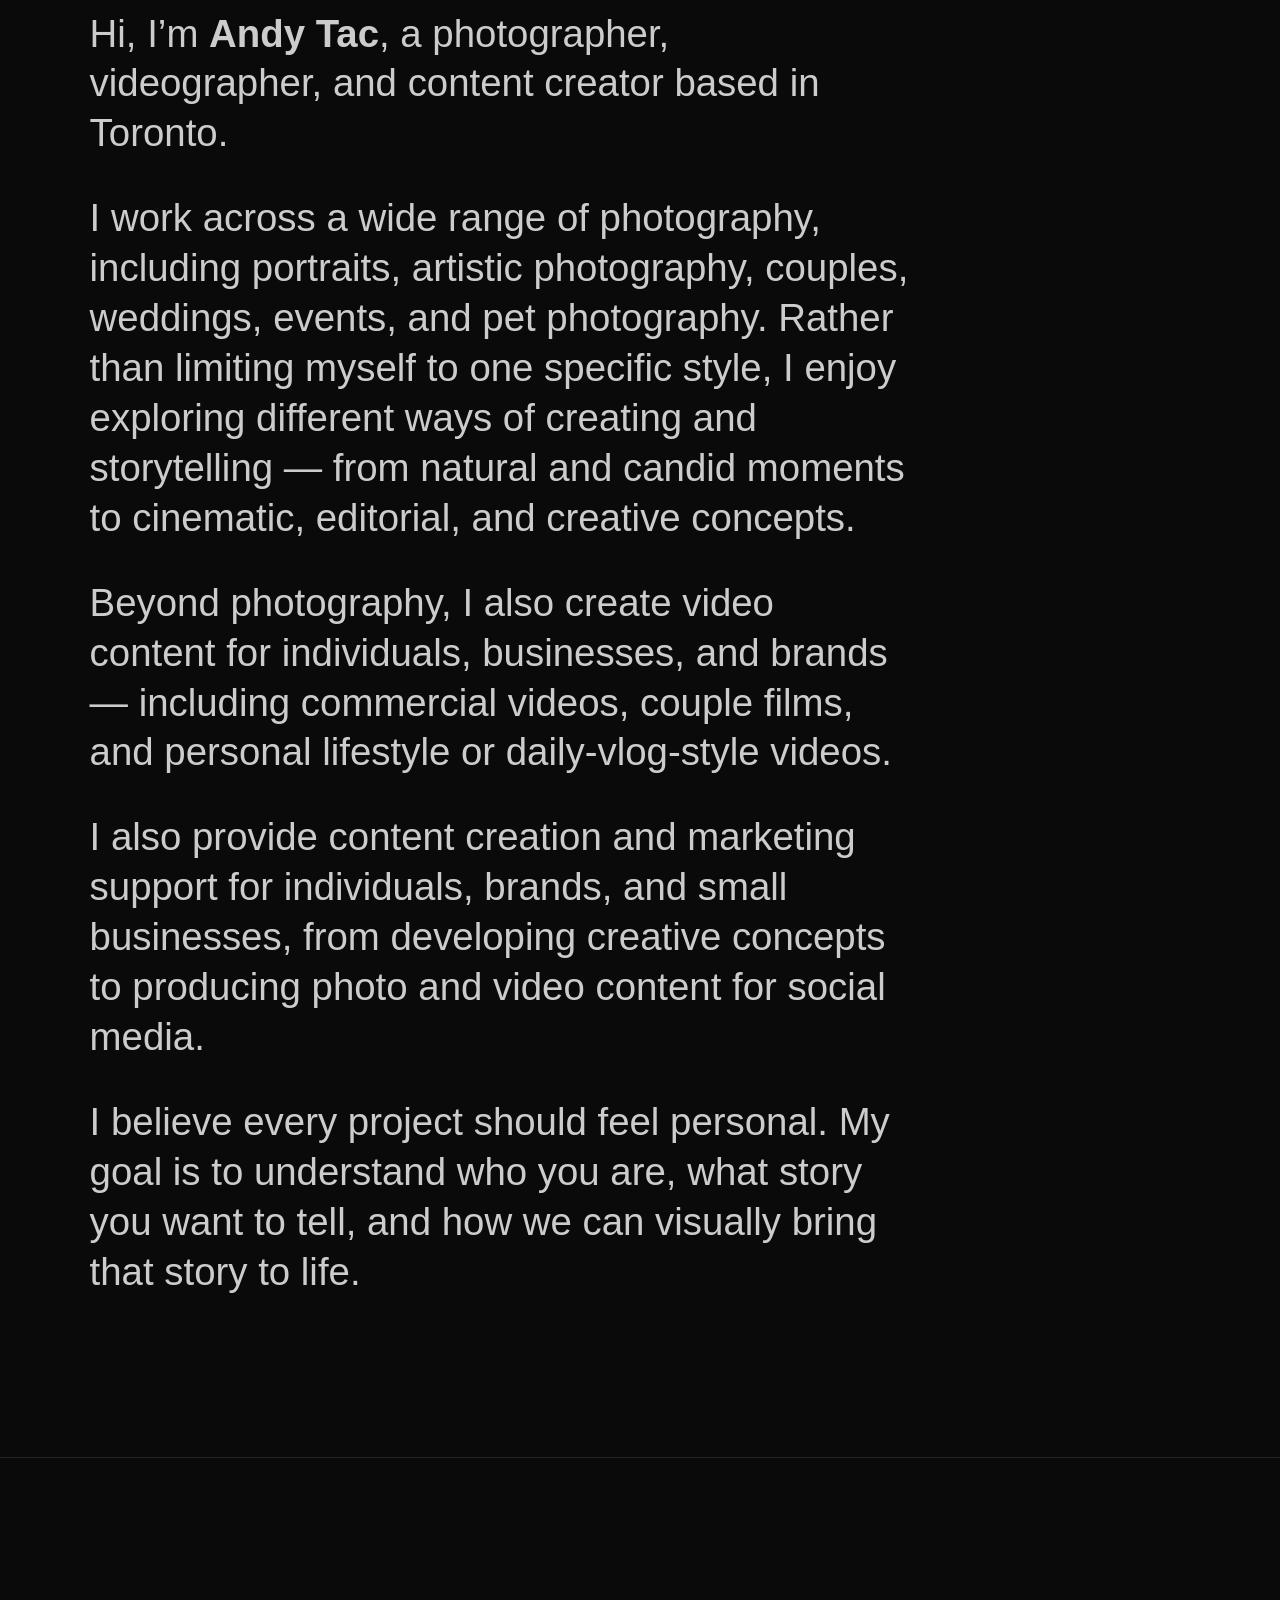
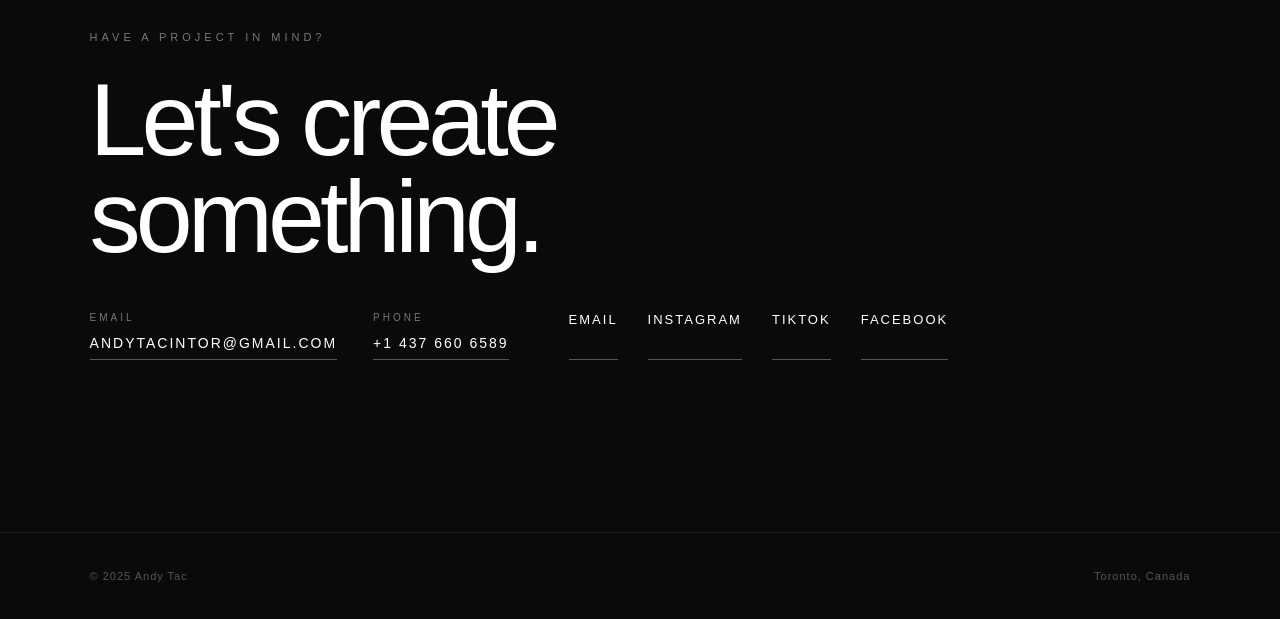
==== commit c5ce34f1: "Revise about section with detailed service description Updated the about section to provide a detail" ====
--- a/index.html
+++ b/index.html
@@ -192,11 +192,25 @@
       About
     </span>
 
-    <p>
-      Toronto-based photographer & videographer capturing
-      moments, stories, and ideas through my lens.
-    </p>
-
+   <p>
+  Hi, I’m <strong>Andy Tac</strong>, a photographer, videographer, and content creator based in Toronto.
+</p>
+
+<p>
+  I work across a wide range of photography, including portraits, artistic photography, couples, weddings, events, and pet photography. Rather than limiting myself to one specific style, I enjoy exploring different ways of creating and storytelling — from natural and candid moments to cinematic, editorial, and creative concepts.
+</p>
+
+<p>
+  Beyond photography, I also create video content for individuals, businesses, and brands — including commercial videos, couple films, and personal lifestyle or daily-vlog-style videos.
+</p>
+
+<p>
+  I also provide content creation and marketing support for individuals, brands, and small businesses, from developing creative concepts to producing photo and video content for social media.
+</p>
+
+<p>
+  I believe every project should feel personal. My goal is to understand who you are, what story you want to tell, and how we can visually bring that story to life.
+</p>
   </section>
 
 
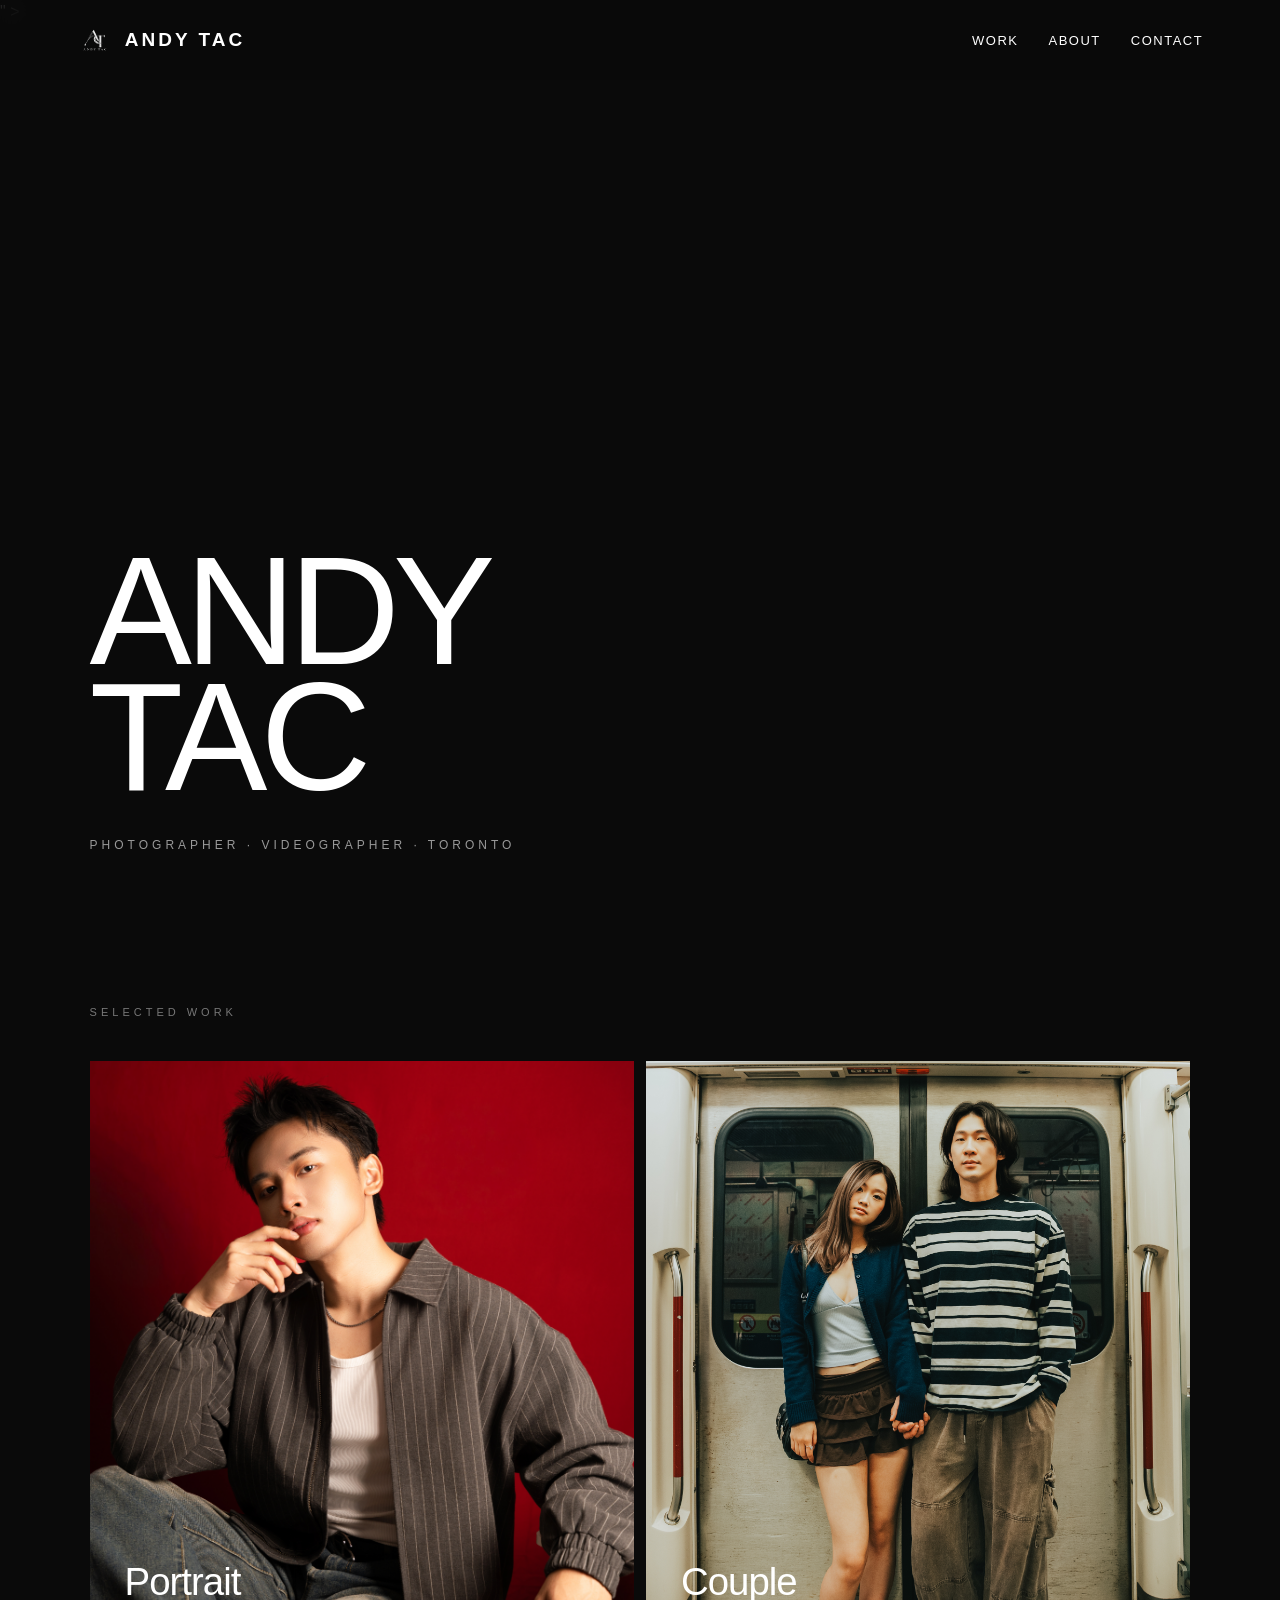
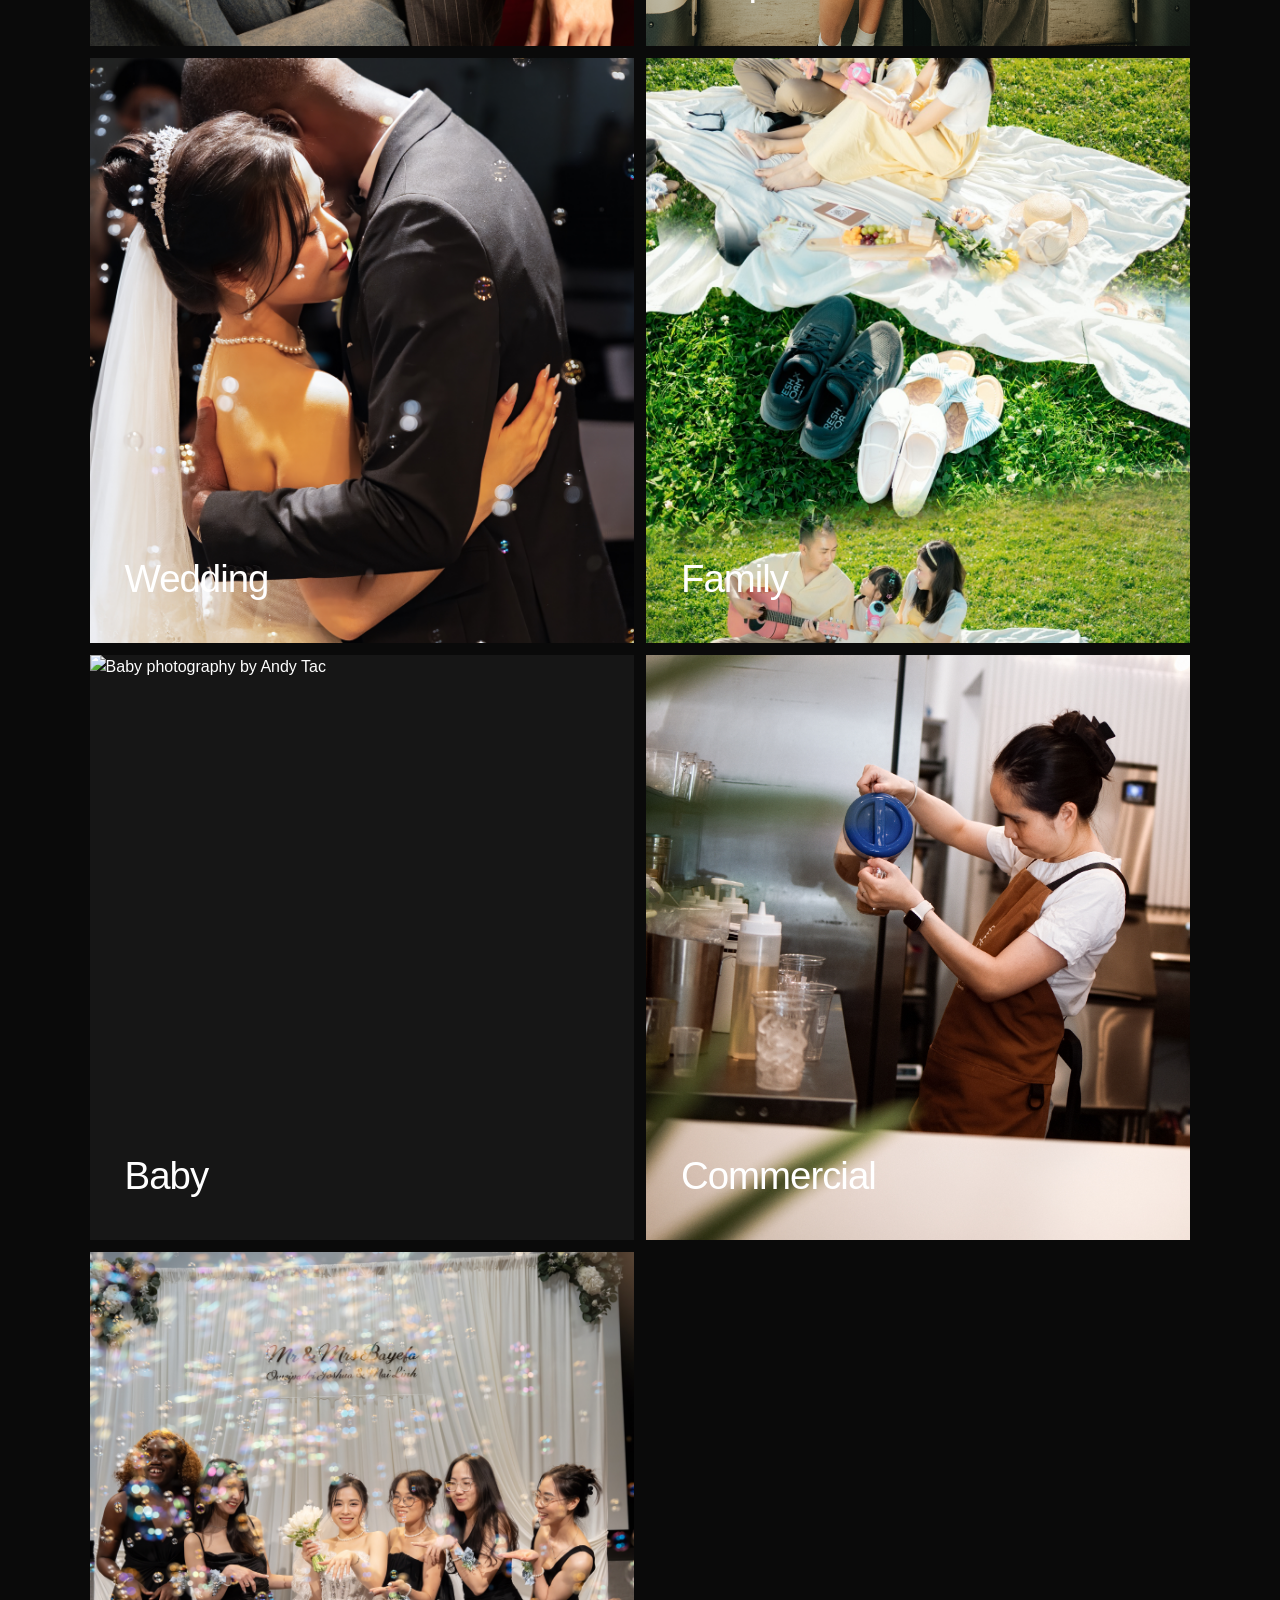
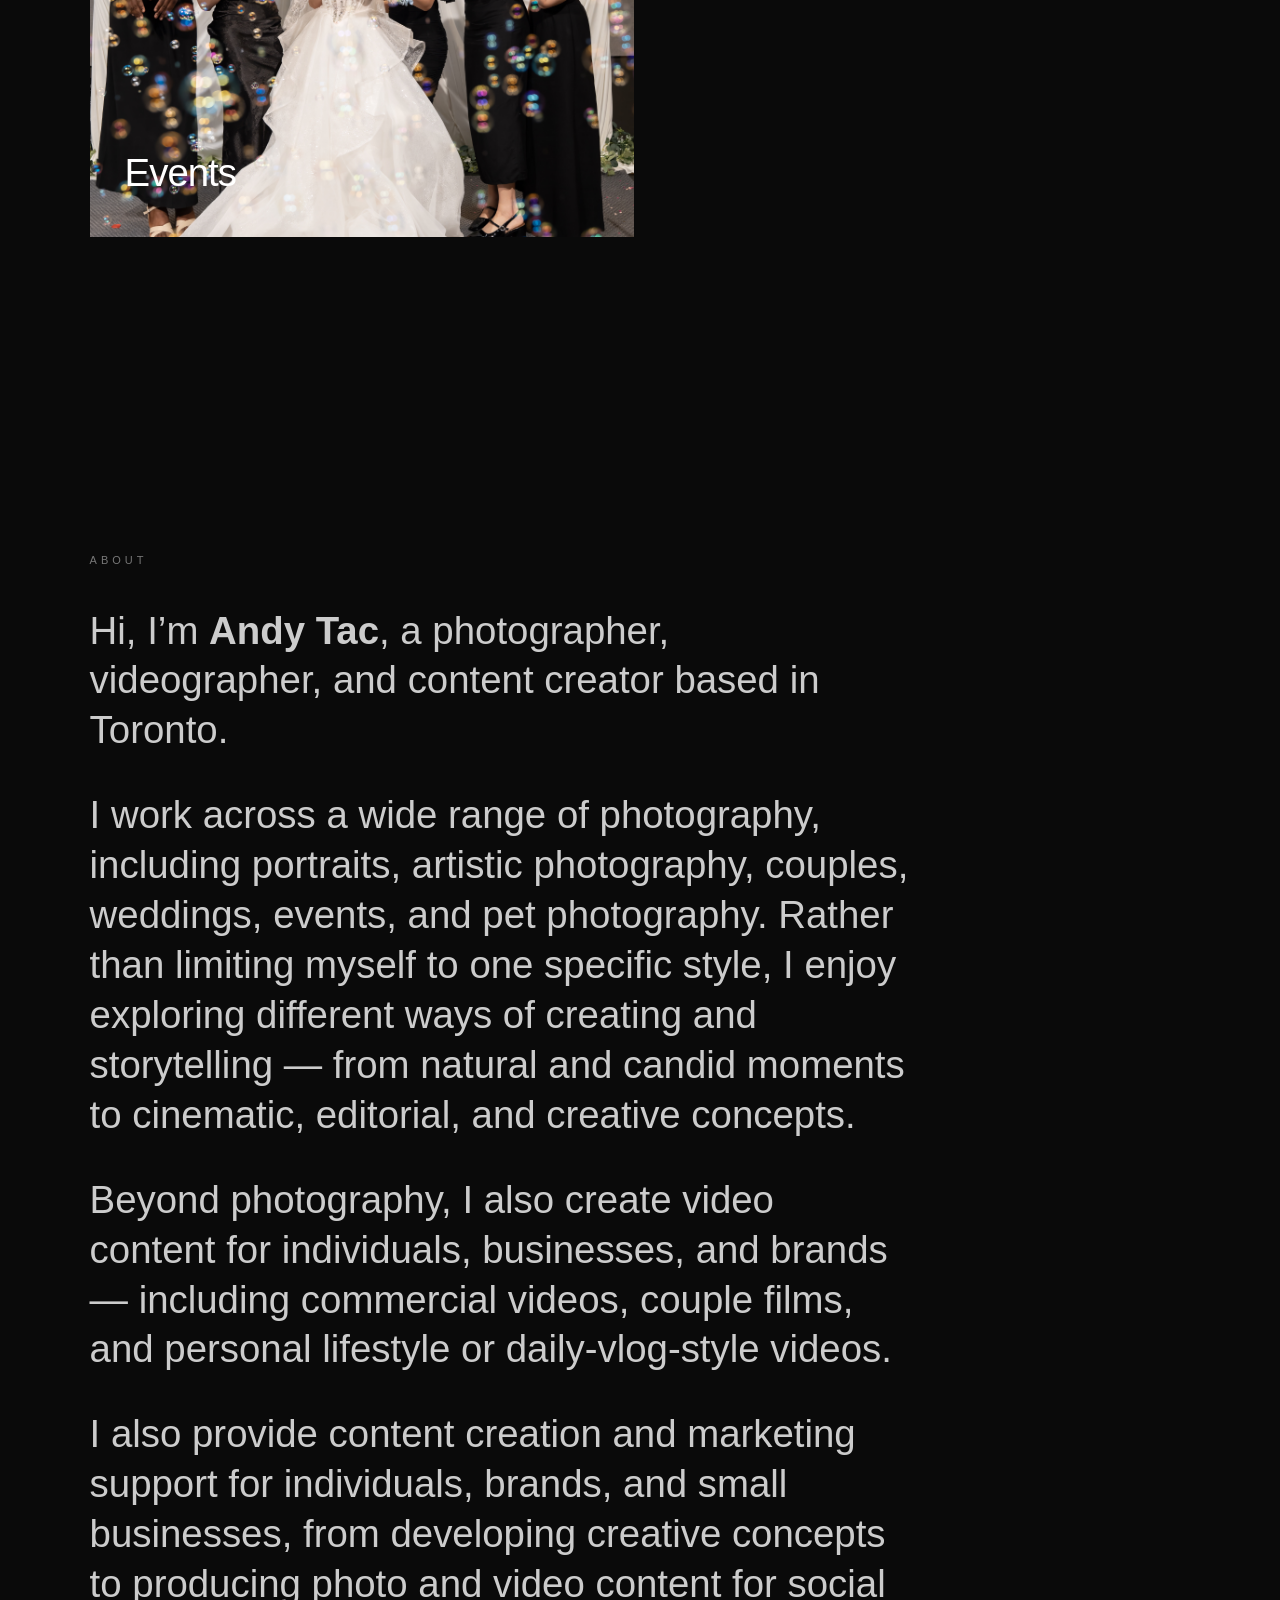
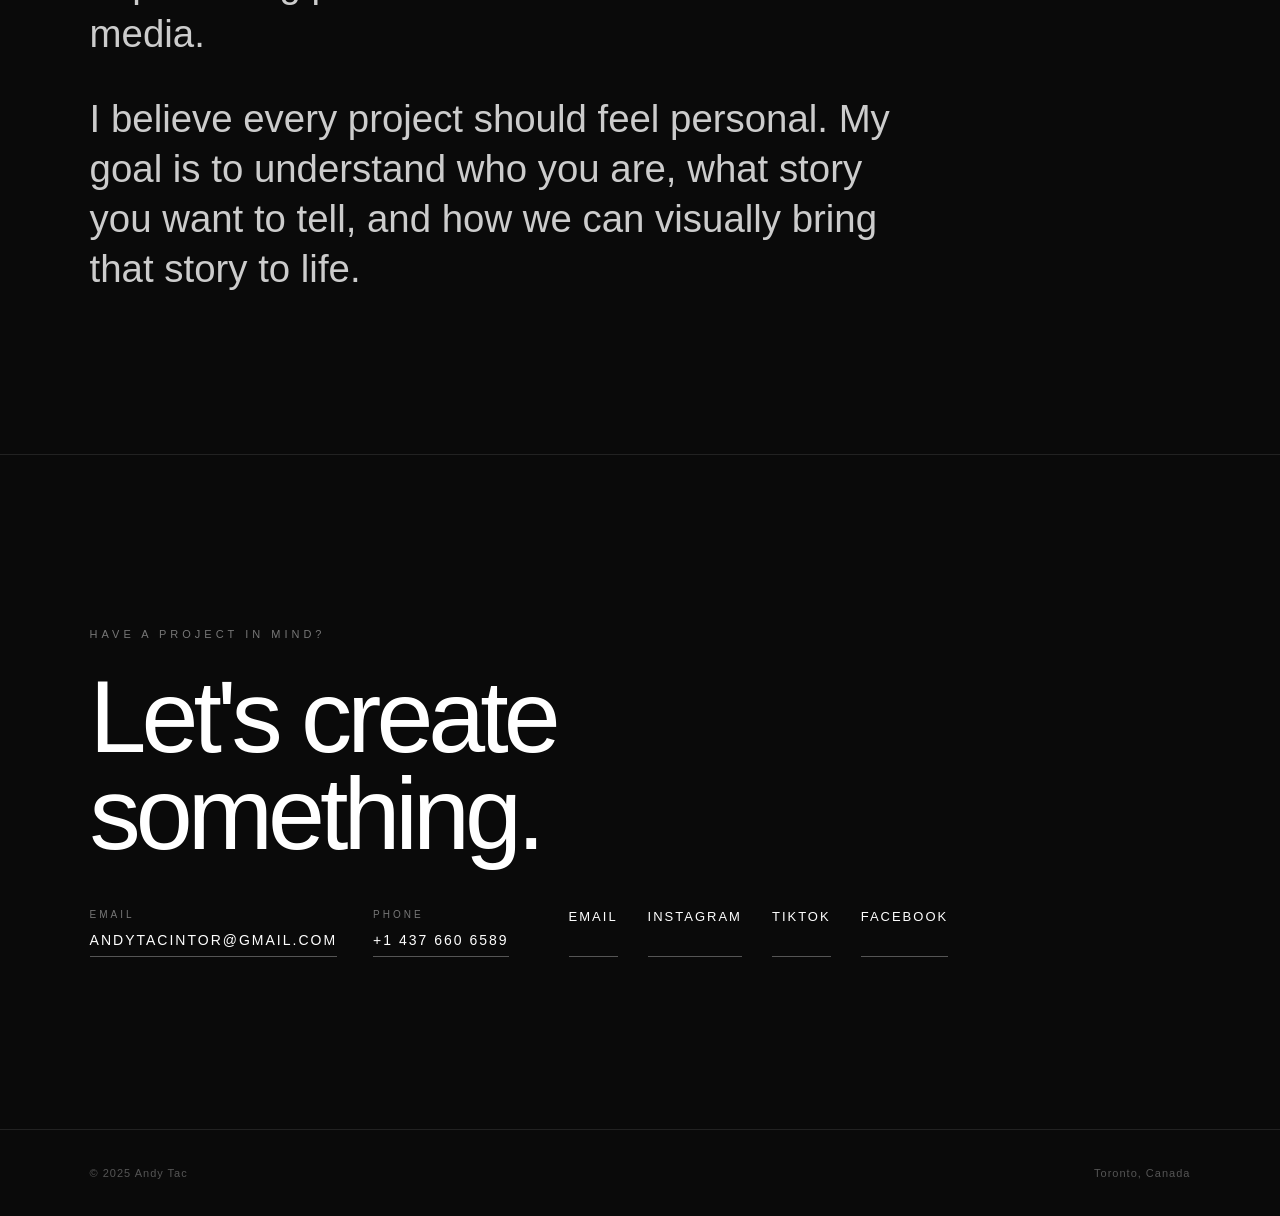
==== commit 795e71f9: "Add baby category link and image to index.html" ====
--- a/index.html
+++ b/index.html
@@ -145,6 +145,20 @@
       </a>
 
 
+    <!-- BABY -->
+
+<a href="baby.html" class="category">
+
+  <img
+    src="images/baby-cover.jpeg"
+    alt="Baby photography by Andy Tac"
+  >
+
+  <span class="category-title">
+    Baby
+  </span>
+
+</a>
       <!-- COMMERCIAL -->
 
       <a href="commercial.html" class="category">
